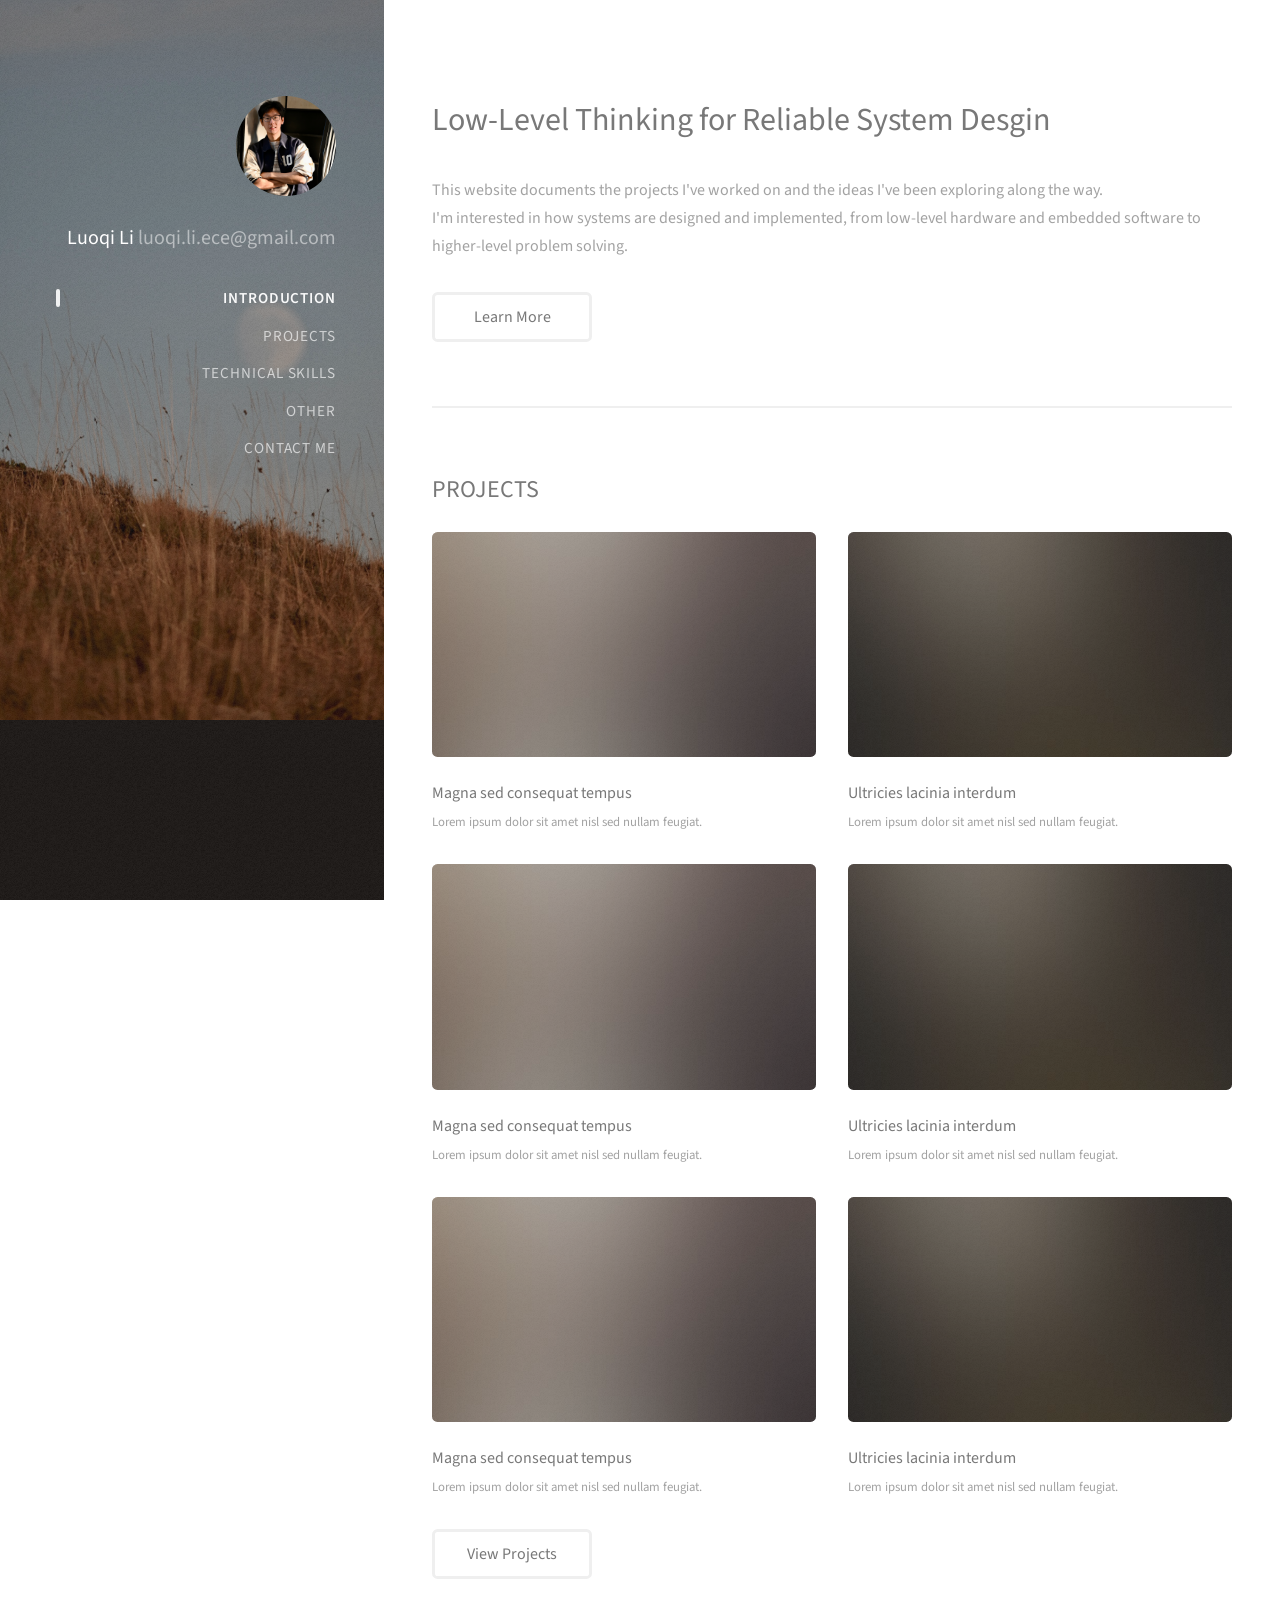
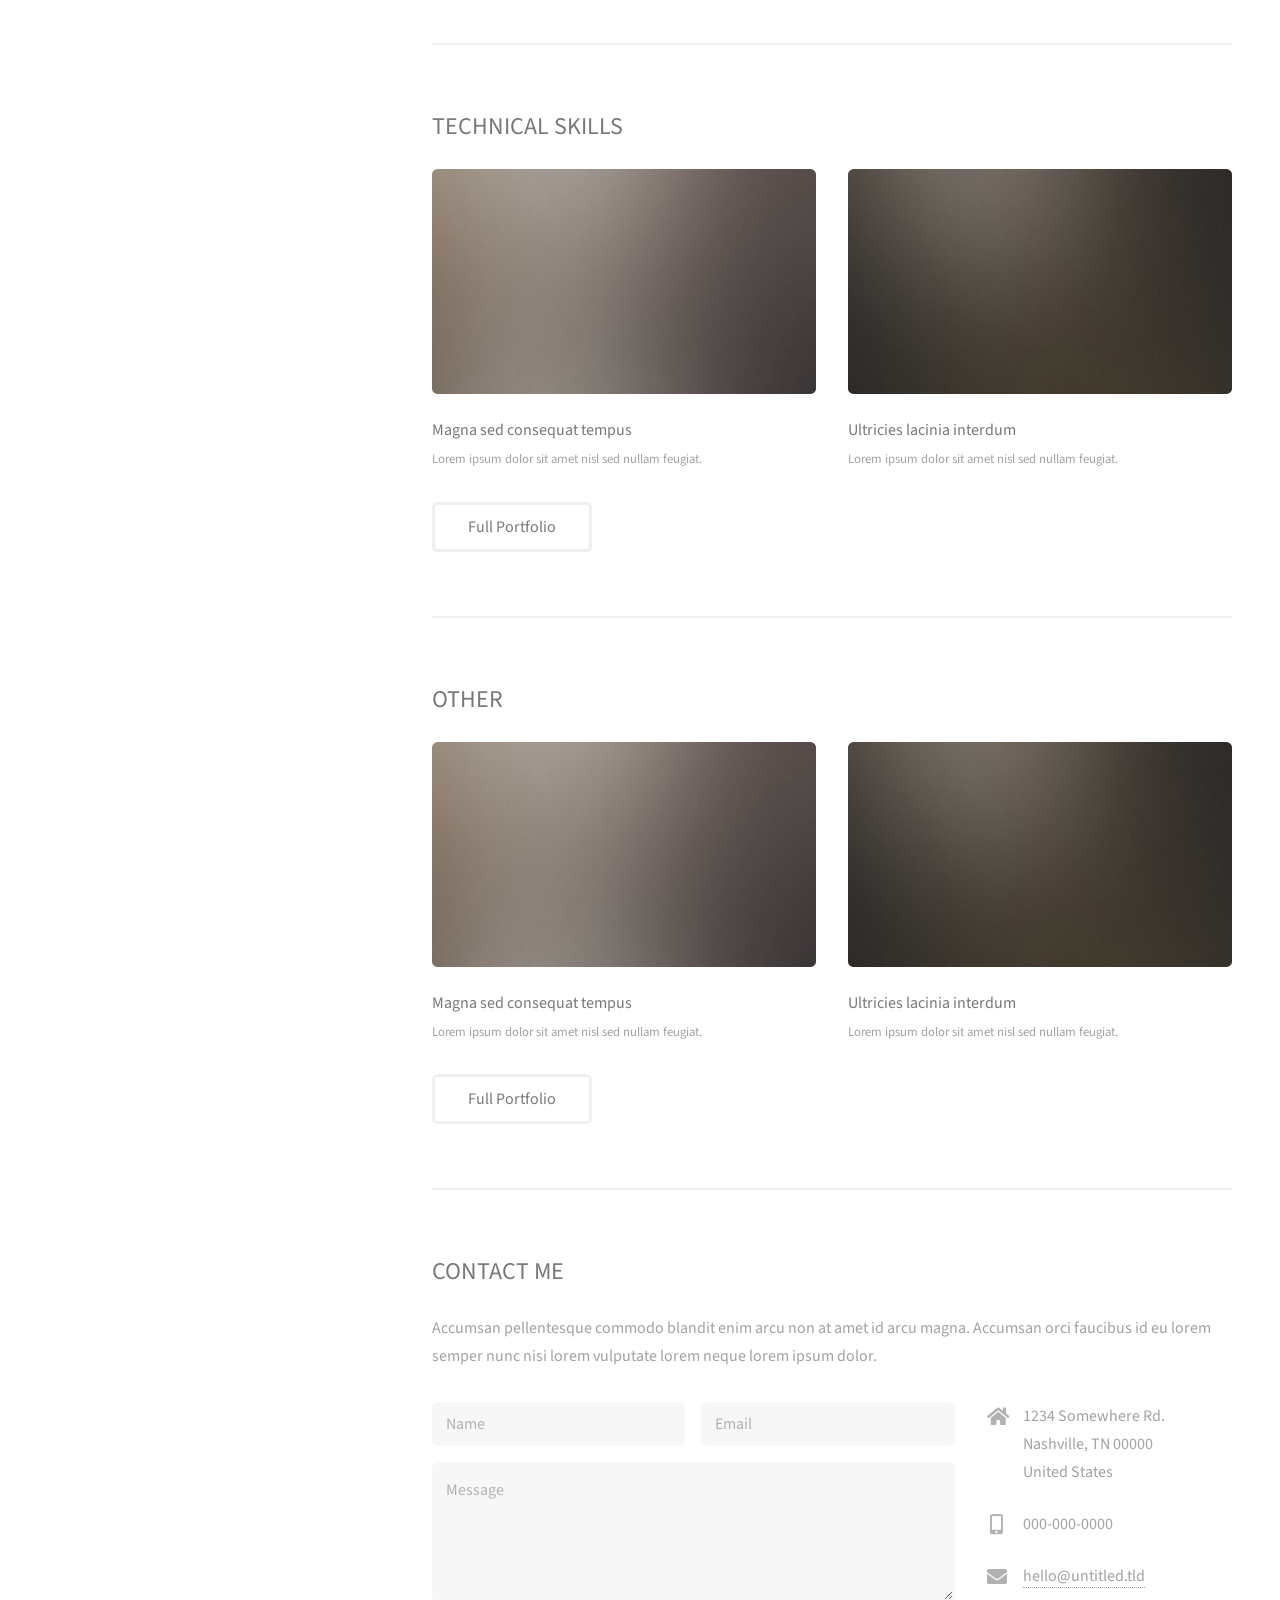
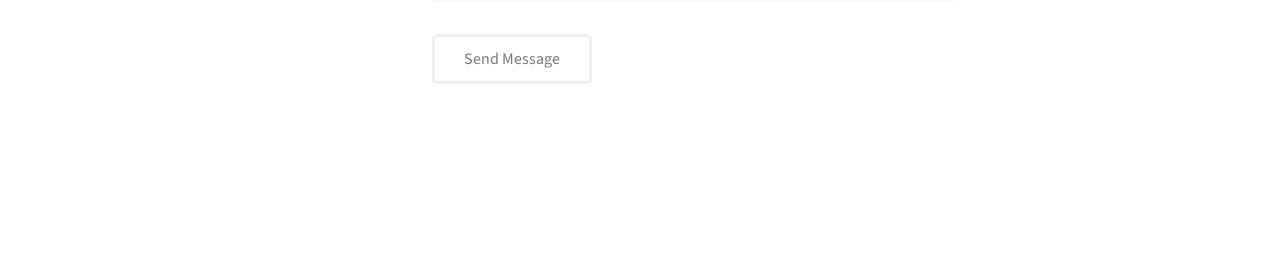
==== index.html @ a373c6fc "Add files via upload" ====
<!DOCTYPE HTML> 
<!--
	Strata by Pixelarity
	pixelarity.com | hello@pixelarity.com
	License: pixelarity.com/license
--> 
<html> 
    <head> 
        <title>Untitled</title>         
        <meta charset="utf-8"/> 
        <meta name="viewport" content="width=device-width, initial-scale=1, user-scalable=no"/> 
        <link rel="stylesheet" href="assets/css/main.css"/> 
        <script>/* Pinegrow Interactions, do not remove */ (function(){try{if(!document.documentElement.hasAttribute('data-pg-ia-disabled')) { window.pgia_small_mq=typeof pgia_small_mq=='string'?pgia_small_mq:'(max-width:767px)';window.pgia_large_mq=typeof pgia_large_mq=='string'?pgia_large_mq:'(min-width:768px)';var style = document.createElement('style');var pgcss='html:not(.pg-ia-no-preview) [data-pg-ia-hide=""] {opacity:0;visibility:hidden;}html:not(.pg-ia-no-preview) [data-pg-ia-show=""] {opacity:1;visibility:visible;display:block;}';if(document.documentElement.hasAttribute('data-pg-id') && document.documentElement.hasAttribute('data-pg-mobile')) {pgia_small_mq='(min-width:0)';pgia_large_mq='(min-width:99999px)'} pgcss+='@media ' + pgia_small_mq + '{ html:not(.pg-ia-no-preview) [data-pg-ia-hide="mobile"] {opacity:0;visibility:hidden;}html:not(.pg-ia-no-preview) [data-pg-ia-show="mobile"] {opacity:1;visibility:visible;display:block;}}';pgcss+='@media ' + pgia_large_mq + '{html:not(.pg-ia-no-preview) [data-pg-ia-hide="desktop"] {opacity:0;visibility:hidden;}html:not(.pg-ia-no-preview) [data-pg-ia-show="desktop"] {opacity:1;visibility:visible;display:block;}}';style.innerHTML=pgcss;document.querySelector('head').appendChild(style);}}catch(e){console&&console.log(e);}})()</script>
    </head>     
    <body class="is-preload"> 
        <!-- Header -->         
        <header id="header">
            <div class="inner"> 
                <a href="#" class="image avatar"><img alt="" src="images/avatar/1.jpg"></a> 
                <h1><strong>Luoqi Li&nbsp;</strong><br>luoqi.li.ece@gmail.com</h1>
                <!-- Navigator session -->
                <nav class="sidebar-nav" aria-label="Section navigation" style="margin-top: 1.75em;">
                    <ul style="list-style: none; padding: 0; margin: 0;">
                        <li>
                            <a href="#intro-title">INTRODUCTION</a>
                        </li>
                        <li>
                            <a href="#projects-title">PROJECTS</a>
                        </li>
                        <li>
                            <a href="#skills-title">TECHNICAL SKILLS</a>
                        </li>
                        <li>
                            <a href="#other-title">OTHER</a>
                        </li>
                        <li>
                            <a href="#contact-title">CONTACT ME</a>
                        </li>
                    </ul>
                </nav>                 
            </div>
        </header>         
        <!-- Main -->         
        <div id="main">
            <!-- One -->             
            <section id="one"> 
                <header class="major"> 
                    <h2 id="intro-title">Low-Level Thinking for Reliable System Desgin</h2>
                    <h2></h2> 
                </header>                 
                <p>This website documents the projects I&apos;ve worked on and the ideas I&apos;ve been exploring along the way.<br>I&apos;m interested in how systems are designed and implemented, from low-level hardware and embedded software to higher-level problem solving.</p> 
                <ul class="actions"> 
                    <li>
                        <a href="#" class="button">Learn More</a>
                    </li>                     
                </ul>                 
            </section>             
            <!-- Two -->             
            <section id="two"> 
                <h2 id="projects-title">PROJECTS</h2> 
                <div class="row"> 
                    <article class="col-6 col-12-xsmall work-item"> 
                        <a href="images/fulls/01.jpg" class="image fit thumb"><img src="images/thumbs/01.jpg" alt=""></a> 
                        <h3>Magna sed consequat tempus</h3> 
                        <p>Lorem ipsum dolor sit amet nisl sed nullam feugiat.</p> 
                    </article>                     
                    <article class="col-6 col-12-xsmall work-item"> 
                        <a href="images/fulls/02.jpg" class="image fit thumb"><img src="images/thumbs/02.jpg" alt=""></a> 
                        <h3>Ultricies lacinia interdum</h3> 
                        <p>Lorem ipsum dolor sit amet nisl sed nullam feugiat.</p> 
                    </article>                     
                </div>
                <div class="row"> 
                    <article class="col-6 col-12-xsmall work-item"> 
                        <a href="images/fulls/01.jpg" class="image fit thumb"><img src="images/thumbs/01.jpg" alt=""></a> 
                        <h3>Magna sed consequat tempus</h3> 
                        <p>Lorem ipsum dolor sit amet nisl sed nullam feugiat.</p> 
                    </article>                     
                    <article class="col-6 col-12-xsmall work-item"> 
                        <a href="images/fulls/02.jpg" class="image fit thumb"><img src="images/thumbs/02.jpg" alt=""></a> 
                        <h3>Ultricies lacinia interdum</h3> 
                        <p>Lorem ipsum dolor sit amet nisl sed nullam feugiat.</p> 
                    </article>                     
                </div>
                <div class="row"> 
                    <article class="col-6 col-12-xsmall work-item"> 
                        <a href="images/fulls/01.jpg" class="image fit thumb"><img src="images/thumbs/01.jpg" alt=""></a> 
                        <h3>Magna sed consequat tempus</h3> 
                        <p>Lorem ipsum dolor sit amet nisl sed nullam feugiat.</p> 
                    </article>                     
                    <article class="col-6 col-12-xsmall work-item"> 
                        <a href="images/fulls/02.jpg" class="image fit thumb"><img src="images/thumbs/02.jpg" alt=""></a> 
                        <h3>Ultricies lacinia interdum</h3> 
                        <p>Lorem ipsum dolor sit amet nisl sed nullam feugiat.</p> 
                    </article>                     
                </div>                 
                <ul class="actions"> 
                    <li>
                        <a href="#" class="button">View Projects</a>
                    </li>                     
                </ul>                 
            </section>
            <section id="two"> 
                <h2 id="skills-title">TECHNICAL SKILLS</h2>
                <div class="row"> 
                    <article class="col-6 col-12-xsmall work-item"> 
                        <a href="images/fulls/01.jpg" class="image fit thumb"><img src="images/thumbs/01.jpg" alt=""></a> 
                        <h3>Magna sed consequat tempus</h3> 
                        <p>Lorem ipsum dolor sit amet nisl sed nullam feugiat.</p> 
                    </article>                     
                    <article class="col-6 col-12-xsmall work-item"> 
                        <a href="images/fulls/02.jpg" class="image fit thumb"><img src="images/thumbs/02.jpg" alt=""></a> 
                        <h3>Ultricies lacinia interdum</h3> 
                        <p>Lorem ipsum dolor sit amet nisl sed nullam feugiat.</p> 
                    </article>                     
                </div>                 
                <ul class="actions"> 
                    <li>
                        <a href="#" class="button">Full Portfolio</a>
                    </li>                     
                </ul>                 
            </section>
            <section id="two"> 
                <h2 id="other-title">OTHER</h2> 
                <div class="row"> 
                    <article class="col-6 col-12-xsmall work-item"> 
                        <a href="images/fulls/01.jpg" class="image fit thumb"><img src="images/thumbs/01.jpg" alt=""></a> 
                        <h3>Magna sed consequat tempus</h3> 
                        <p>Lorem ipsum dolor sit amet nisl sed nullam feugiat.</p> 
                    </article>                     
                    <article class="col-6 col-12-xsmall work-item"> 
                        <a href="images/fulls/02.jpg" class="image fit thumb"><img src="images/thumbs/02.jpg" alt=""></a> 
                        <h3>Ultricies lacinia interdum</h3> 
                        <p>Lorem ipsum dolor sit amet nisl sed nullam feugiat.</p> 
                    </article>                     
                </div>                 
                <ul class="actions"> 
                    <li>
                        <a href="#" class="button">Full Portfolio</a>
                    </li>                     
                </ul>                 
            </section>             
            <!-- Three -->             
            <section id="three"> 
                <h2 id="contact-title">CONTACT ME</h2> 
                <p>Accumsan pellentesque commodo blandit enim arcu non at amet id arcu magna. Accumsan orci faucibus id eu lorem semper nunc nisi lorem vulputate lorem neque lorem ipsum dolor.</p> 
                <div class="row"> 
                    <div class="col-8 col-12-small"> 
                        <form method="post" action="#"> 
                            <div class="row gtr-uniform gtr-50"> 
                                <div class="col-6 col-12-xsmall">
                                    <input type="text" name="name" id="name" placeholder="Name">
                                </div>                                 
                                <div class="col-6 col-12-xsmall">
                                    <input type="email" name="email" id="email" placeholder="Email">
                                </div>                                 
                                <div class="col-12">
                                    <textarea name="message" id="message" placeholder="Message" rows="4"></textarea>
                                </div>                                 
                            </div>                             
                        </form>                         
                        <ul class="actions"> 
                            <li>
                                <input type="submit" value="Send Message">
                            </li>                             
                        </ul>                         
                    </div>                     
                    <div class="col-4 col-12-small"> 
                        <ul class="labeled-icons"> 
                            <li> 
                                <h3 class="icon solid fa-home"><span class="label">Address</span></h3> 
                                1234 Somewhere Rd.<br> 
                                Nashville, TN 00000<br> 
                                United States
                            </li>                             
                            <li> 
                                <h3 class="icon solid fa-mobile-alt"><span class="label">Phone</span></h3> 
                                000-000-0000
                            </li>                             
                            <li> 
                                <h3 class="icon solid fa-envelope"><span class="label">Email</span></h3> 
                                <a href="#">hello@untitled.tld</a> 
                            </li>                             
                        </ul>                         
                    </div>                     
                </div>                 
            </section>             
            <!-- Four -->             
            <!--
					<section id="four">
						<h2>Elements</h2>

						<section>
							<h4>Text</h4>
							<p>This is <b>bold</b> and this is <strong>strong</strong>. This is <i>italic</i> and this is <em>emphasized</em>.
							This is <sup>superscript</sup> text and this is <sub>subscript</sub> text.
							This is <u>underlined</u> and this is code: <code>for (;;) { ... }</code>. Finally, <a href="#">this is a link</a>.</p>
							<hr />
							<header>
								<h4>Heading with a Subtitle</h4>
								<p>Lorem ipsum dolor sit amet nullam id egestas urna aliquam</p>
							</header>
							<p>Nunc lacinia ante nunc ac lobortis. Interdum adipiscing gravida odio porttitor sem non mi integer non faucibus ornare mi ut ante amet placerat aliquet. Volutpat eu sed ante lacinia sapien lorem accumsan varius montes viverra nibh in adipiscing blandit tempus accumsan.</p>
							<header>
								<h5>Heading with a Subtitle</h5>
								<p>Lorem ipsum dolor sit amet nullam id egestas urna aliquam</p>
							</header>
							<p>Nunc lacinia ante nunc ac lobortis. Interdum adipiscing gravida odio porttitor sem non mi integer non faucibus ornare mi ut ante amet placerat aliquet. Volutpat eu sed ante lacinia sapien lorem accumsan varius montes viverra nibh in adipiscing blandit tempus accumsan.</p>
							<hr />
							<h2>Heading Level 2</h2>
							<h3>Heading Level 3</h3>
							<h4>Heading Level 4</h4>
							<h5>Heading Level 5</h5>
							<h6>Heading Level 6</h6>
							<hr />
							<h5>Blockquote</h5>
							<blockquote>Fringilla nisl. Donec accumsan interdum nisi, quis tincidunt felis sagittis eget tempus euismod. Vestibulum ante ipsum primis in faucibus vestibulum. Blandit adipiscing eu felis iaculis volutpat ac adipiscing accumsan faucibus. Vestibulum ante ipsum primis in faucibus lorem ipsum dolor sit amet nullam adipiscing eu felis.</blockquote>
							<h5>Preformatted</h5>
							<pre><code>i = 0;

while (!deck.isInOrder()) {
print 'Iteration ' + i;
deck.shuffle();
i++;
}

print 'It took ' + i + ' iterations to sort the deck.';</code></pre>
						</section>

						<section>
							<h4>Lists</h4>
							<div class="row">
								<div class="col-6 col-12-xsmall">
									<h5>Unordered</h5>
									<ul>
										<li>Dolor pulvinar etiam magna etiam.</li>
										<li>Sagittis adipiscing lorem eleifend.</li>
										<li>Felis enim feugiat dolore viverra.</li>
									</ul>
									<h5>Alternate</h5>
									<ul class="alt">
										<li>Dolor pulvinar etiam magna etiam.</li>
										<li>Sagittis adipiscing lorem eleifend.</li>
										<li>Felis enim feugiat dolore viverra.</li>
									</ul>
								</div>
								<div class="col-6 col-12-xsmall">
									<h5>Ordered</h5>
									<ol>
										<li>Dolor pulvinar etiam magna etiam.</li>
										<li>Etiam vel felis at lorem sed viverra.</li>
										<li>Felis enim feugiat dolore viverra.</li>
										<li>Dolor pulvinar etiam magna etiam.</li>
										<li>Etiam vel felis at lorem sed viverra.</li>
										<li>Felis enim feugiat dolore viverra.</li>
									</ol>
									<h5>Icons</h5>
									<ul class="icons">
										<li><a href="#" class="icon brands fa-twitter"><span class="label">Twitter</span></a></li>
										<li><a href="#" class="icon brands fa-facebook-f"><span class="label">Facebook</span></a></li>
										<li><a href="#" class="icon brands fa-instagram"><span class="label">Instagram</span></a></li>
										<li><a href="#" class="icon brands fa-github"><span class="label">Github</span></a></li>
										<li><a href="#" class="icon brands fa-dribbble"><span class="label">Dribbble</span></a></li>
										<li><a href="#" class="icon brands fa-tumblr"><span class="label">Tumblr</span></a></li>
									</ul>
								</div>
							</div>
							<h5>Actions</h5>
							<ul class="actions">
								<li><a href="#" class="button primary">Default</a></li>
								<li><a href="#" class="button">Default</a></li>
							</ul>
							<ul class="actions small">
								<li><a href="#" class="button primary small">Small</a></li>
								<li><a href="#" class="button small">Small</a></li>
							</ul>
							<div class="row">
								<div class="col-6 col-12-small">
									<ul class="actions stacked">
										<li><a href="#" class="button primary">Default</a></li>
										<li><a href="#" class="button">Default</a></li>
									</ul>
								</div>
								<div class="col-6 col-12-small">
									<ul class="actions stacked">
										<li><a href="#" class="button primary small">Small</a></li>
										<li><a href="#" class="button small">Small</a></li>
									</ul>
								</div>
								<div class="col-6 col-12-small">
									<ul class="actions stacked">
										<li><a href="#" class="button primary fit">Default</a></li>
										<li><a href="#" class="button fit">Default</a></li>
									</ul>
								</div>
								<div class="col-6 col-12-small">
									<ul class="actions stacked">
										<li><a href="#" class="button primary small fit">Small</a></li>
										<li><a href="#" class="button small fit">Small</a></li>
									</ul>
								</div>
							</div>
						</section>

						<section>
							<h4>Table</h4>
							<h5>Default</h5>
							<div class="table-wrapper">
								<table>
									<thead>
										<tr>
											<th>Name</th>
											<th>Description</th>
											<th>Price</th>
										</tr>
									</thead>
									<tbody>
										<tr>
											<td>Item One</td>
											<td>Ante turpis integer aliquet porttitor.</td>
											<td>29.99</td>
										</tr>
										<tr>
											<td>Item Two</td>
											<td>Vis ac commodo adipiscing arcu aliquet.</td>
											<td>19.99</td>
										</tr>
										<tr>
											<td>Item Three</td>
											<td> Morbi faucibus arcu accumsan lorem.</td>
											<td>29.99</td>
										</tr>
										<tr>
											<td>Item Four</td>
											<td>Vitae integer tempus condimentum.</td>
											<td>19.99</td>
										</tr>
										<tr>
											<td>Item Five</td>
											<td>Ante turpis integer aliquet porttitor.</td>
											<td>29.99</td>
										</tr>
									</tbody>
									<tfoot>
										<tr>
											<td colspan="2"></td>
											<td>100.00</td>
										</tr>
									</tfoot>
								</table>
							</div>

							<h5>Alternate</h5>
							<div class="table-wrapper">
								<table class="alt">
									<thead>
										<tr>
											<th>Name</th>
											<th>Description</th>
											<th>Price</th>
										</tr>
									</thead>
									<tbody>
										<tr>
											<td>Item One</td>
											<td>Ante turpis integer aliquet porttitor.</td>
											<td>29.99</td>
										</tr>
										<tr>
											<td>Item Two</td>
											<td>Vis ac commodo adipiscing arcu aliquet.</td>
											<td>19.99</td>
										</tr>
										<tr>
											<td>Item Three</td>
											<td> Morbi faucibus arcu accumsan lorem.</td>
											<td>29.99</td>
										</tr>
										<tr>
											<td>Item Four</td>
											<td>Vitae integer tempus condimentum.</td>
											<td>19.99</td>
										</tr>
										<tr>
											<td>Item Five</td>
											<td>Ante turpis integer aliquet porttitor.</td>
											<td>29.99</td>
										</tr>
									</tbody>
									<tfoot>
										<tr>
											<td colspan="2"></td>
											<td>100.00</td>
										</tr>
									</tfoot>
								</table>
							</div>
						</section>

						<section>
							<h4>Buttons</h4>
							<ul class="actions">
								<li><a href="#" class="button primary">Primary</a></li>
								<li><a href="#" class="button">Default</a></li>
							</ul>
							<ul class="actions">
								<li><a href="#" class="button large">Large</a></li>
								<li><a href="#" class="button">Default</a></li>
								<li><a href="#" class="button small">Small</a></li>
							</ul>
							<ul class="actions fit">
								<li><a href="#" class="button primary fit">Fit</a></li>
								<li><a href="#" class="button fit">Fit</a></li>
							</ul>
							<ul class="actions fit small">
								<li><a href="#" class="button primary fit small">Fit + Small</a></li>
								<li><a href="#" class="button fit small">Fit + Small</a></li>
							</ul>
							<ul class="actions">
								<li><a href="#" class="button primary icon solid fa-download">Icon</a></li>
								<li><a href="#" class="button icon solid fa-download">Icon</a></li>
							</ul>
							<ul class="actions">
								<li><span class="button primary disabled">Primary</span></li>
								<li><span class="button disabled">Default</span></li>
							</ul>
						</section>

						<section>
							<h4>Form</h4>
							<form method="post" action="#">
								<div class="row gtr-uniform gtr-50">
									<div class="col-6 col-12-xsmall">
										<input type="text" name="demo-name" id="demo-name" value="" placeholder="Name" />
									</div>
									<div class="col-6 col-12-xsmall">
										<input type="email" name="demo-email" id="demo-email" value="" placeholder="Email" />
									</div>
									<div class="col-12">
										<select name="demo-category" id="demo-category">
											<option value="">- Category -</option>
											<option value="1">Manufacturing</option>
											<option value="1">Shipping</option>
											<option value="1">Administration</option>
											<option value="1">Human Resources</option>
										</select>
									</div>
									<div class="col-4 col-12-small">
										<input type="radio" id="demo-priority-low" name="demo-priority" checked>
										<label for="demo-priority-low">Low Priority</label>
									</div>
									<div class="col-4 col-12-small">
										<input type="radio" id="demo-priority-normal" name="demo-priority">
										<label for="demo-priority-normal">Normal Priority</label>
									</div>
									<div class="col-4 col-12-small">
										<input type="radio" id="demo-priority-high" name="demo-priority">
										<label for="demo-priority-high">High Priority</label>
									</div>
									<div class="col-6 col-12-small">
										<input type="checkbox" id="demo-copy" name="demo-copy">
										<label for="demo-copy">Email me a copy of this message</label>
									</div>
									<div class="col-6 col-12-small">
										<input type="checkbox" id="demo-human" name="demo-human" checked>
										<label for="demo-human">I am a human and not a robot</label>
									</div>
									<div class="col-12">
										<textarea name="demo-message" id="demo-message" placeholder="Enter your message" rows="6"></textarea>
									</div>
									<div class="col-12">
										<ul class="actions">
											<li><input type="submit" value="Send Message" class="primary" /></li>
											<li><input type="reset" value="Reset" /></li>
										</ul>
									</div>
								</div>
							</form>
						</section>

						<section>
							<h4>Image</h4>
							<h5>Fit</h5>
							<div class="box alt">
								<div class="row gtr-50 gtr-uniform">
									<div class="col-12"><span class="image fit"><img src="images/fulls/05.jpg" alt="" /></span></div>
									<div class="col-4"><span class="image fit"><img src="images/thumbs/01.jpg" alt="" /></span></div>
									<div class="col-4"><span class="image fit"><img src="images/thumbs/02.jpg" alt="" /></span></div>
									<div class="col-4"><span class="image fit"><img src="images/thumbs/03.jpg" alt="" /></span></div>
									<div class="col-4"><span class="image fit"><img src="images/thumbs/04.jpg" alt="" /></span></div>
									<div class="col-4"><span class="image fit"><img src="images/thumbs/05.jpg" alt="" /></span></div>
									<div class="col-4"><span class="image fit"><img src="images/thumbs/06.jpg" alt="" /></span></div>
									<div class="col-4"><span class="image fit"><img src="images/thumbs/03.jpg" alt="" /></span></div>
									<div class="col-4"><span class="image fit"><img src="images/thumbs/02.jpg" alt="" /></span></div>
									<div class="col-4"><span class="image fit"><img src="images/thumbs/01.jpg" alt="" /></span></div>
								</div>
							</div>
							<h5>Left &amp; Right</h5>
							<p><span class="image left"><img src="images/avatar.jpg" alt="" /></span>Fringilla nisl. Donec accumsan interdum nisi, quis tincidunt felis sagittis eget. tempus euismod. Vestibulum ante ipsum primis in faucibus vestibulum. Blandit adipiscing eu felis iaculis volutpat ac adipiscing accumsan eu faucibus. Integer ac pellentesque praesent tincidunt felis sagittis eget. tempus euismod. Vestibulum ante ipsum primis in faucibus vestibulum. Blandit adipiscing eu felis iaculis volutpat ac adipiscing accumsan eu faucibus. Integer ac pellentesque praesent. Donec accumsan interdum nisi, quis tincidunt felis sagittis eget. tempus euismod. Vestibulum ante ipsum primis in faucibus vestibulum. Blandit adipiscing eu felis iaculis volutpat ac adipiscing accumsan eu faucibus. Integer ac pellentesque praesent tincidunt felis sagittis eget. tempus euismod. Vestibulum ante ipsum primis in faucibus vestibulum. Blandit adipiscing eu felis iaculis volutpat ac adipiscing accumsan eu faucibus. Integer ac pellentesque praesent.</p>
							<p><span class="image right"><img src="images/avatar.jpg" alt="" /></span>Fringilla nisl. Donec accumsan interdum nisi, quis tincidunt felis sagittis eget. tempus euismod. Vestibulum ante ipsum primis in faucibus vestibulum. Blandit adipiscing eu felis iaculis volutpat ac adipiscing accumsan eu faucibus. Integer ac pellentesque praesent tincidunt felis sagittis eget. tempus euismod. Vestibulum ante ipsum primis in faucibus vestibulum. Blandit adipiscing eu felis iaculis volutpat ac adipiscing accumsan eu faucibus. Integer ac pellentesque praesent. Donec accumsan interdum nisi, quis tincidunt felis sagittis eget. tempus euismod. Vestibulum ante ipsum primis in faucibus vestibulum. Blandit adipiscing eu felis iaculis volutpat ac adipiscing accumsan eu faucibus. Integer ac pellentesque praesent tincidunt felis sagittis eget. tempus euismod. Vestibulum ante ipsum primis in faucibus vestibulum. Blandit adipiscing eu felis iaculis volutpat ac adipiscing accumsan eu faucibus. Integer ac pellentesque praesent.</p>
						</section>

					</section>
				-->
        </div>         
        <!-- Footer -->         
        <footer id="footer"> 
            <div class="inner"> 
                <ul class="icons"> 
                    <li>
                        <a href="#" class="icon brands fa-twitter"><span class="label">Twitter</span></a>
                    </li>                     
                    <li>
                        <a href="#" class="icon brands fa-github"><span class="label">Github</span></a>
                    </li>                     
                    <li>
                        <a href="#" class="icon brands fa-dribbble"><span class="label">Dribbble</span></a>
                    </li>                     
                    <li>
                        <a href="#" class="icon solid fa-envelope"><span class="label">Email</span></a>
                    </li>                     
                </ul>                 
                <ul class="copyright"> 
                    <li>&copy; Untitled</li>                     
                </ul>                 
            </div>             
        </footer>         
        <!-- Scripts -->         
        <script src="assets/js/jquery.min.js"></script>         
        <script src="assets/js/jquery.poptrox.min.js"></script>         
        <script src="assets/js/browser.min.js"></script>         
        <script src="assets/js/breakpoints.min.js"></script>         
        <script src="assets/js/util.js"></script>         
        <script src="assets/js/main.js"></script>         
        <script src="pgia/lib/pgia.js"></script>
        <script src="assets/js/nav-scroll.js"></script>
    </body>     
</html>
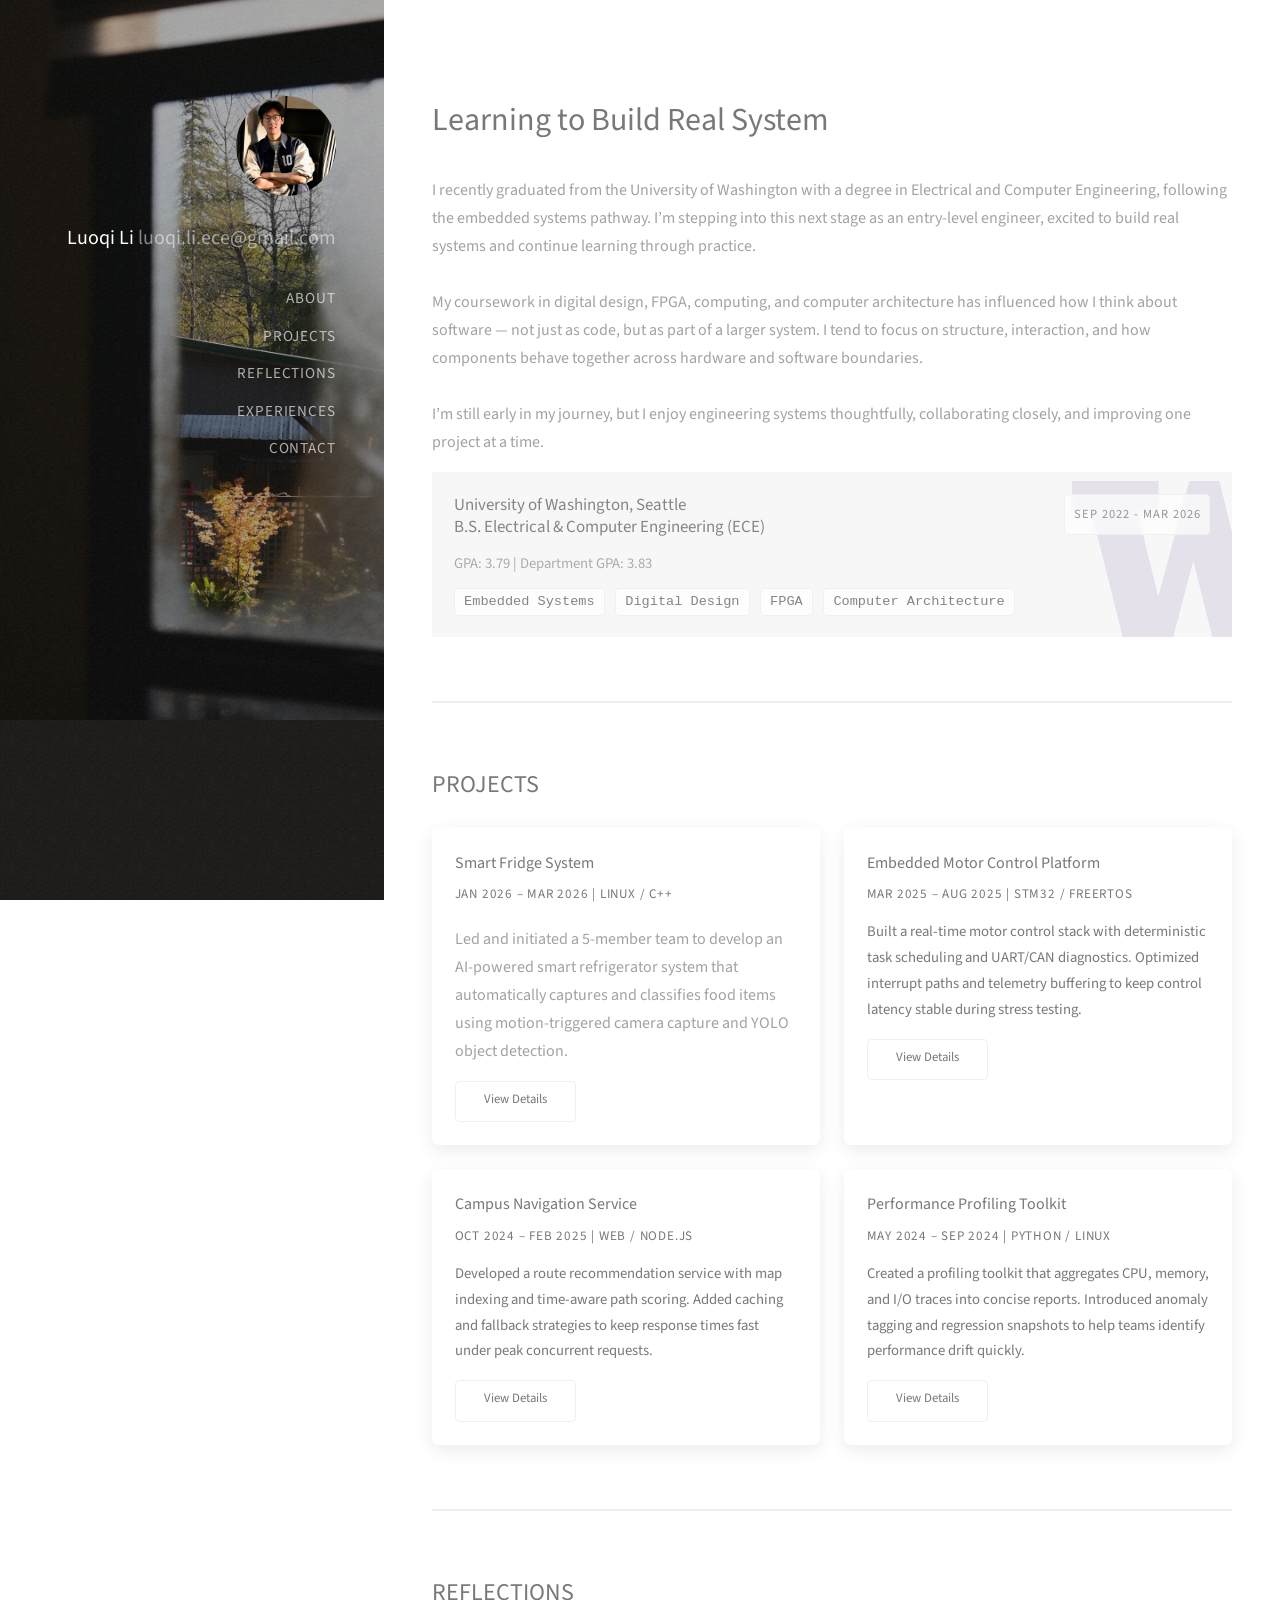
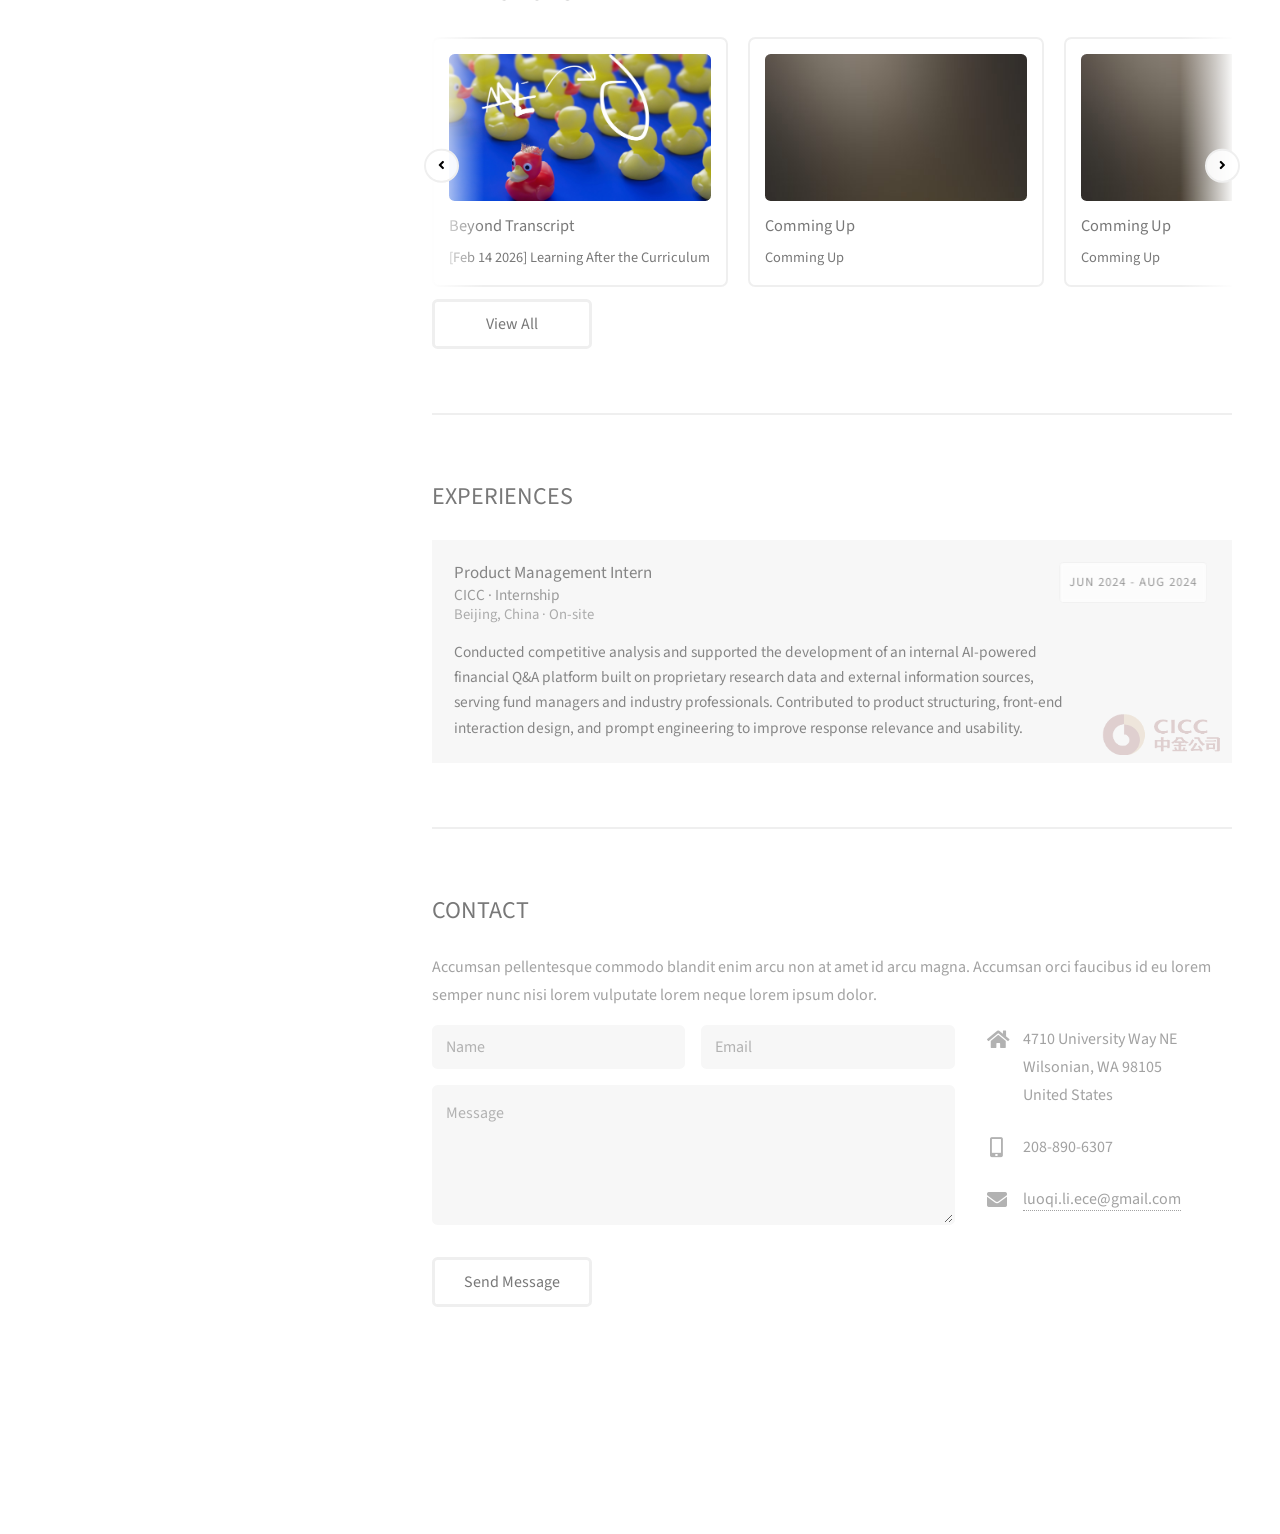
==== commit f8190316: "Add CICC Experience card to the Exp session" ====
--- a/index.html
+++ b/index.html
@@ -6,7 +6,7 @@
 --> 
 <html> 
     <head> 
-        <title>Untitled</title>         
+        <title>Main</title>         
         <meta charset="utf-8"/> 
         <meta name="viewport" content="width=device-width, initial-scale=1, user-scalable=no"/> 
         <link rel="stylesheet" href="assets/css/main.css"/> 
@@ -20,21 +20,16 @@
                 <h1><strong>Luoqi Li&nbsp;</strong><br>luoqi.li.ece@gmail.com</h1>
                 <!-- Navigator session -->
                 <nav class="sidebar-nav" aria-label="Section navigation" style="margin-top: 1.75em;">
-                    <ul style="list-style: none; padding: 0; margin: 0;">
-                        <li>
-                            <a href="#intro-title">INTRODUCTION</a>
-                        </li>
-                        <li>
-                            <a href="#projects-title">PROJECTS</a>
-                        </li>
-                        <li>
-                            <a href="#skills-title">TECHNICAL SKILLS</a>
-                        </li>
-                        <li>
-                            <a href="#other-title">OTHER</a>
-                        </li>
-                        <li>
-                            <a href="#contact-title">CONTACT ME</a>
+                    <ul>
+                        <li> <a href="#about">ABOUT</a> 
+                        </li>
+                        <li> <a href="#projects">PROJECTS</a> 
+                        </li>
+                        <li> <a href="#reflections">REFLECTIONS</a> 
+                        </li>
+                        <li> <a href="#experiences">EXPERIENCES</a> 
+                        </li>
+                        <li> <a href="#contact">CONTACT</a> 
                         </li>
                     </ul>
                 </nav>                 
@@ -43,106 +38,180 @@
         <!-- Main -->         
         <div id="main">
             <!-- One -->             
-            <section id="one"> 
+            <section id="about"> 
                 <header class="major"> 
-                    <h2 id="intro-title">Low-Level Thinking for Reliable System Desgin</h2>
-                    <h2></h2> 
+                    <h2>Learning to Build Real System</h2>
                 </header>                 
-                <p>This website documents the projects I&apos;ve worked on and the ideas I&apos;ve been exploring along the way.<br>I&apos;m interested in how systems are designed and implemented, from low-level hardware and embedded software to higher-level problem solving.</p> 
-                <ul class="actions"> 
+                <p class="about-lead">
+                I recently graduated from the University of Washington with a degree in Electrical and Computer Engineering, following the embedded systems pathway. I’m stepping into this next stage as an entry-level engineer, excited to build real systems and continue learning through practice.<br><br>
+
+                My coursework in digital design, FPGA, computing, and computer architecture has influenced how I think about software — not just as code, but as part of a larger system. I tend to focus on structure, interaction, and how components behave together across hardware and software boundaries.<br><br>
+
+                I’m still early in my journey, but I enjoy engineering systems thoughtfully, collaborating closely, and improving one project at a time.
+                </p>
+                <div class="about-education" aria-label="Education">
+                    <div class="edu-card">
+                        <div class="edu-content">
+                            <div class="edu-row">
+                                <div class="edu-main">
+                                    <div class="edu-school">University of Washington, Seattle<br>B.S. Electrical &amp; Computer Engineering (ECE)
+                                    </div>
+                                </div>
+                                <div class="edu-meta">Sep 2022 - Mar 2026</div>
+                            </div>
+                            <div class="edu-stats">GPA: 3.79 | Department GPA: 3.83</div>
+                            <div class="edu-focus" aria-label="Focus areas">
+                                <span class="edu-tag">Embedded Systems</span>
+                                <span class="edu-tag">Digital Design</span>
+                                <span class="edu-tag">FPGA</span>
+                                <span class="edu-tag">Computer Architecture</span>
+                            </div>
+                        </div>
+                    </div>
+                </div>
+                <!-- <ul class="actions"> 
                     <li>
                         <a href="#" class="button">Learn More</a>
                     </li>                     
-                </ul>                 
+                </ul> -->
             </section>             
             <!-- Two -->             
-            <section id="two"> 
-                <h2 id="projects-title">PROJECTS</h2> 
-                <div class="row"> 
-                    <article class="col-6 col-12-xsmall work-item"> 
-                        <a href="images/fulls/01.jpg" class="image fit thumb"><img src="images/thumbs/01.jpg" alt=""></a> 
-                        <h3>Magna sed consequat tempus</h3> 
-                        <p>Lorem ipsum dolor sit amet nisl sed nullam feugiat.</p> 
-                    </article>                     
-                    <article class="col-6 col-12-xsmall work-item"> 
-                        <a href="images/fulls/02.jpg" class="image fit thumb"><img src="images/thumbs/02.jpg" alt=""></a> 
-                        <h3>Ultricies lacinia interdum</h3> 
-                        <p>Lorem ipsum dolor sit amet nisl sed nullam feugiat.</p> 
-                    </article>                     
+            <section id="projects"> 
+                <h2>PROJECTS</h2>
+                <div class="projects-grid" aria-label="Project list">
+                    <article class="project-card">
+                        <h3 class="project-title">Smart Fridge System</h3>
+                        <p class="project-meta">Jan 2026 – Mar 2026 | Linux / C++</p>
+                        <p class="project-description"><p>Led and initiated a 5-member team to develop an AI-powered smart refrigerator system that automatically captures and classifies food items using motion-triggered camera capture and YOLO object detection.</p>
+                        <a href="#" class="button small">View Details</a>
+                    </article>
+                    <article class="project-card">
+                        <h3 class="project-title">Embedded Motor Control Platform</h3>
+                        <p class="project-meta">Mar 2025 – Aug 2025 | STM32 / FreeRTOS</p>
+                        <p class="project-description">Built a real-time motor control stack with deterministic task scheduling and UART/CAN diagnostics. Optimized interrupt paths and telemetry buffering to keep control latency stable during stress testing.</p>
+                        <a href="#" class="button small">View Details</a>
+                    </article>
+                    <article class="project-card">
+                        <h3 class="project-title">Campus Navigation Service</h3>
+                        <p class="project-meta">Oct 2024 – Feb 2025 | Web / Node.js</p>
+                        <p class="project-description">Developed a route recommendation service with map indexing and time-aware path scoring. Added caching and fallback strategies to keep response times fast under peak concurrent requests.</p>
+                        <a href="#" class="button small">View Details</a>
+                    </article>
+                    <article class="project-card">
+                        <h3 class="project-title">Performance Profiling Toolkit</h3>
+                        <p class="project-meta">May 2024 – Sep 2024 | Python / Linux</p>
+                        <p class="project-description">Created a profiling toolkit that aggregates CPU, memory, and I/O traces into concise reports. Introduced anomaly tagging and regression snapshots to help teams identify performance drift quickly.</p>
+                        <a href="#" class="button small">View Details</a>
+                    </article>
                 </div>
-                <div class="row"> 
-                    <article class="col-6 col-12-xsmall work-item"> 
-                        <a href="images/fulls/01.jpg" class="image fit thumb"><img src="images/thumbs/01.jpg" alt=""></a> 
-                        <h3>Magna sed consequat tempus</h3> 
-                        <p>Lorem ipsum dolor sit amet nisl sed nullam feugiat.</p> 
-                    </article>                     
-                    <article class="col-6 col-12-xsmall work-item"> 
-                        <a href="images/fulls/02.jpg" class="image fit thumb"><img src="images/thumbs/02.jpg" alt=""></a> 
-                        <h3>Ultricies lacinia interdum</h3> 
-                        <p>Lorem ipsum dolor sit amet nisl sed nullam feugiat.</p> 
-                    </article>                     
+            </section>
+            <section id="reflections" class="reflections-rail-section">
+                <h2>REFLECTIONS</h2>
+                <div class="reflections-rail" aria-label="Reflections preview carousel">
+                    <!-- Optional arrow buttons (desktop-friendly) -->
+                    <button class="rail-btn rail-prev" type="button" aria-label="Scroll reflections left">
+                        <span class="icon solid fa-angle-left"></span>
+                    </button>
+                    <div class="reflections-track" tabindex="0">
+                        <!-- Card 1 -->
+                        <article class="reflection-card">
+                            <a href="reflections.html#essay-1" class="reflection-card-link"> <div class="reflection-thumb">
+                                    <img src="images/reflections/different.jpg" alt="Reflection: title_1">
+                                </div> <h3 class="reflection-title">Beyond Transcript</h3> <p class="reflection-excerpt">[Feb 14 2026] Learning After the Curriculum</p> </a>
+                        </article>
+                        <!-- Card 2 -->
+                        <article class="reflection-card">
+                            <a href="#" class="reflection-card-link"> <div class="reflection-thumb">
+                                    <img src="images/reflections/02.jpg" alt="Reflection: title_2">
+                                </div> <h3 class="reflection-title">Comming Up</h3> <p class="reflection-excerpt">Comming Up</p> </a>
+                        </article>
+                        <article class="reflection-card">
+                            <a href="#" class="reflection-card-link"> <div class="reflection-thumb">
+                                    <img src="images/reflections/02.jpg" alt="Reflection: title_3">
+                                </div> <h3 class="reflection-title">Comming Up</h3> <p class="reflection-excerpt">Comming Up</p> </a>
+                        <!--/article>
+                        <article class="reflection-card">
+                            <a href="#" class="reflection-card-link"> <div class="reflection-thumb">
+                                    <img src="images/reflections/02.jpg" alt="Reflection: title_4">
+                                </div> <h3 class="reflection-title">Comming Up</h3> <p class="reflection-excerpt">Comming Up</p> </a>
+                        </article-->
+                        <!-- 你继续复制增加卡片：essay-3, essay-4... -->
+                        <!--article class="reflection-card">
+                            <a href="reflections.html#essay-3" class="reflection-card-link">
+                            <div class="reflection-thumb"><img src="images/reflections/03.jpg" alt="Reflection: title_3"></div>
+                            <h3 class="reflection-title">title_3</h3>
+                            <p class="reflection-excerpt">Short preview text.</p>
+                            </a>
+                        </article-->
+                    </div>
+                    <button class="rail-btn rail-next" type="button" aria-label="Scroll reflections right">
+                        <span class="icon solid fa-angle-right"></span>
+                    </button>
+                    <!-- subtle fade to hint scroll -->
+                    <div class="rail-fade rail-fade-left" aria-hidden="true"></div>
+                    <div class="rail-fade rail-fade-right" aria-hidden="true"></div>
                 </div>
-                <div class="row"> 
-                    <article class="col-6 col-12-xsmall work-item"> 
-                        <a href="images/fulls/01.jpg" class="image fit thumb"><img src="images/thumbs/01.jpg" alt=""></a> 
-                        <h3>Magna sed consequat tempus</h3> 
-                        <p>Lorem ipsum dolor sit amet nisl sed nullam feugiat.</p> 
-                    </article>                     
-                    <article class="col-6 col-12-xsmall work-item"> 
-                        <a href="images/fulls/02.jpg" class="image fit thumb"><img src="images/thumbs/02.jpg" alt=""></a> 
-                        <h3>Ultricies lacinia interdum</h3> 
-                        <p>Lorem ipsum dolor sit amet nisl sed nullam feugiat.</p> 
-                    </article>                     
-                </div>                 
-                <ul class="actions"> 
+                <ul class="actions">
                     <li>
-                        <a href="#" class="button">View Projects</a>
-                    </li>                     
-                </ul>                 
+                        <a href="reflections.html" class="button">View All</a>
+                    </li>
+                </ul>
             </section>
-            <section id="two"> 
-                <h2 id="skills-title">TECHNICAL SKILLS</h2>
-                <div class="row"> 
-                    <article class="col-6 col-12-xsmall work-item"> 
-                        <a href="images/fulls/01.jpg" class="image fit thumb"><img src="images/thumbs/01.jpg" alt=""></a> 
-                        <h3>Magna sed consequat tempus</h3> 
-                        <p>Lorem ipsum dolor sit amet nisl sed nullam feugiat.</p> 
-                    </article>                     
-                    <article class="col-6 col-12-xsmall work-item"> 
-                        <a href="images/fulls/02.jpg" class="image fit thumb"><img src="images/thumbs/02.jpg" alt=""></a> 
-                        <h3>Ultricies lacinia interdum</h3> 
-                        <p>Lorem ipsum dolor sit amet nisl sed nullam feugiat.</p> 
-                    </article>                     
-                </div>                 
-                <ul class="actions"> 
-                    <li>
-                        <a href="#" class="button">Full Portfolio</a>
-                    </li>                     
-                </ul>                 
+            <section id="experiences"> 
+                <h2>EXPERIENCES</h2>
+                <!--
+                <div class="skills-grid" aria-label="Technical skills by domain">
+                    <article class="skill-domain-card">
+                        <h3 class="skill-domain-title">Embedded Systems</h3>
+                        <ul class="skill-tags" aria-label="Embedded Systems skills">
+                            <li class="skill-tag">STM32</li>
+                            <li class="skill-tag">Raspberry Pi</li>
+                            <li class="skill-tag">Embedded Linux</li>
+                            <li class="skill-tag">FreeRTOS</li>
+                            <li class="skill-tag">SPI / I2C</li>
+                        </ul>
+                    </article>
+                    <article class="skill-domain-card">
+                        <h3 class="skill-domain-title">Digital Design & FPGA</h3>
+                        <ul class="skill-tags" aria-label="Embedded Systems skills">
+                            <li class="skill-tag">System Verilog</li>
+                            <li class="skill-tag">Vivado</li>
+                            <li class="skill-tag">Embedded Linux</li>
+                            <li class="skill-tag">FreeRTOS</li>
+                            <li class="skill-tag">SPI / I2C</li>
+                        </ul>
+                    </article>
+                    <article class="skill-domain-card">
+                        <h3 class="skill-domain-title">Software</h3>
+                        <ul class="skill-tags" aria-label="Embedded Systems skills">
+                            <li class="skill-tag">STM32</li>
+                            <li class="skill-tag">Raspberry Pi</li>
+                            <li class="skill-tag">Embedded Linux</li>
+                            <li class="skill-tag">FreeRTOS</li>
+                            <li class="skill-tag">SPI / I2C</li>
+                        </ul>
+                    </article>
+                </div>
+                -->
+                <div class="about-education experience-list" aria-label="Professional experience">
+                    <article class="experience-card">
+                        <div class="experience-content">
+                            <div class="experience-header">
+                                <div class="experience-main">
+                                    <h3 class="experience-title">Product Management Intern</h3>
+                                    <div class="experience-company">CICC · Internship</div>
+                                </div>
+                                <div class="experience-meta">Jun 2024 - Aug 2024</div>
+                            </div>
+                            <div class="experience-location">Beijing, China · On-site</div>
+                            <p class="experience-description">Conducted competitive analysis and supported the development of an internal AI-powered financial Q&amp;A platform built on proprietary research data and external information sources, serving fund managers and industry professionals. Contributed to product structuring, front-end interaction design, and prompt engineering to improve response relevance and usability.</p>
+                        </div>
+                    </article>
+                </div>
             </section>
-            <section id="two"> 
-                <h2 id="other-title">OTHER</h2> 
-                <div class="row"> 
-                    <article class="col-6 col-12-xsmall work-item"> 
-                        <a href="images/fulls/01.jpg" class="image fit thumb"><img src="images/thumbs/01.jpg" alt=""></a> 
-                        <h3>Magna sed consequat tempus</h3> 
-                        <p>Lorem ipsum dolor sit amet nisl sed nullam feugiat.</p> 
-                    </article>                     
-                    <article class="col-6 col-12-xsmall work-item"> 
-                        <a href="images/fulls/02.jpg" class="image fit thumb"><img src="images/thumbs/02.jpg" alt=""></a> 
-                        <h3>Ultricies lacinia interdum</h3> 
-                        <p>Lorem ipsum dolor sit amet nisl sed nullam feugiat.</p> 
-                    </article>                     
-                </div>                 
-                <ul class="actions"> 
-                    <li>
-                        <a href="#" class="button">Full Portfolio</a>
-                    </li>                     
-                </ul>                 
-            </section>             
             <!-- Three -->             
-            <section id="three"> 
-                <h2 id="contact-title">CONTACT ME</h2> 
+            <section id="contact"> 
+                <h2>CONTACT</h2> 
                 <p>Accumsan pellentesque commodo blandit enim arcu non at amet id arcu magna. Accumsan orci faucibus id eu lorem semper nunc nisi lorem vulputate lorem neque lorem ipsum dolor.</p> 
                 <div class="row"> 
                     <div class="col-8 col-12-small"> 
@@ -169,54 +238,52 @@
                         <ul class="labeled-icons"> 
                             <li> 
                                 <h3 class="icon solid fa-home"><span class="label">Address</span></h3> 
-                                1234 Somewhere Rd.<br> 
-                                Nashville, TN 00000<br> 
+                                4710 University Way NE<br> 
+                                Wilsonian, WA 98105<br> 
                                 United States
                             </li>                             
                             <li> 
                                 <h3 class="icon solid fa-mobile-alt"><span class="label">Phone</span></h3> 
-                                000-000-0000
+                                208-890-6307
                             </li>                             
                             <li> 
                                 <h3 class="icon solid fa-envelope"><span class="label">Email</span></h3> 
-                                <a href="#">hello@untitled.tld</a> 
+                                <a href="#">luoqi.li.ece@gmail.com</a> 
                             </li>                             
                         </ul>                         
                     </div>                     
                 </div>                 
             </section>             
             <!-- Four -->             
-            <!--
-					<section id="four">
-						<h2>Elements</h2>
-
-						<section>
-							<h4>Text</h4>
-							<p>This is <b>bold</b> and this is <strong>strong</strong>. This is <i>italic</i> and this is <em>emphasized</em>.
+            <!-- <section id="four">
+                <h2>Elements</h2>
+                <section>
+                    <h4>Text</h4>
+                    <p>This is <b>bold</b> and this is <strong>strong</strong>. This is <i>italic</i> and this is <em>emphasized</em>.
 							This is <sup>superscript</sup> text and this is <sub>subscript</sub> text.
 							This is <u>underlined</u> and this is code: <code>for (;;) { ... }</code>. Finally, <a href="#">this is a link</a>.</p>
-							<hr />
-							<header>
-								<h4>Heading with a Subtitle</h4>
-								<p>Lorem ipsum dolor sit amet nullam id egestas urna aliquam</p>
-							</header>
-							<p>Nunc lacinia ante nunc ac lobortis. Interdum adipiscing gravida odio porttitor sem non mi integer non faucibus ornare mi ut ante amet placerat aliquet. Volutpat eu sed ante lacinia sapien lorem accumsan varius montes viverra nibh in adipiscing blandit tempus accumsan.</p>
-							<header>
-								<h5>Heading with a Subtitle</h5>
-								<p>Lorem ipsum dolor sit amet nullam id egestas urna aliquam</p>
-							</header>
-							<p>Nunc lacinia ante nunc ac lobortis. Interdum adipiscing gravida odio porttitor sem non mi integer non faucibus ornare mi ut ante amet placerat aliquet. Volutpat eu sed ante lacinia sapien lorem accumsan varius montes viverra nibh in adipiscing blandit tempus accumsan.</p>
-							<hr />
-							<h2>Heading Level 2</h2>
-							<h3>Heading Level 3</h3>
-							<h4>Heading Level 4</h4>
-							<h5>Heading Level 5</h5>
-							<h6>Heading Level 6</h6>
-							<hr />
-							<h5>Blockquote</h5>
-							<blockquote>Fringilla nisl. Donec accumsan interdum nisi, quis tincidunt felis sagittis eget tempus euismod. Vestibulum ante ipsum primis in faucibus vestibulum. Blandit adipiscing eu felis iaculis volutpat ac adipiscing accumsan faucibus. Vestibulum ante ipsum primis in faucibus lorem ipsum dolor sit amet nullam adipiscing eu felis.</blockquote>
-							<h5>Preformatted</h5>
-							<pre><code>i = 0;
+                    <hr/>
+                    <header>
+                        <h4>Heading with a Subtitle</h4>
+                        <p>Lorem ipsum dolor sit amet nullam id egestas urna aliquam</p>
+                    </header>
+                    <p>Nunc lacinia ante nunc ac lobortis. Interdum adipiscing gravida odio porttitor sem non mi integer non faucibus ornare mi ut ante amet placerat aliquet. Volutpat eu sed ante lacinia sapien lorem accumsan varius montes viverra nibh in adipiscing blandit tempus accumsan.</p>
+                    <header>
+                        <h5>Heading with a Subtitle</h5>
+                        <p>Lorem ipsum dolor sit amet nullam id egestas urna aliquam</p>
+                    </header>
+                    <p>Nunc lacinia ante nunc ac lobortis. Interdum adipiscing gravida odio porttitor sem non mi integer non faucibus ornare mi ut ante amet placerat aliquet. Volutpat eu sed ante lacinia sapien lorem accumsan varius montes viverra nibh in adipiscing blandit tempus accumsan.</p>
+                    <hr/>
+                    <h2>Heading Level 2</h2>
+                    <h3>Heading Level 3</h3>
+                    <h4>Heading Level 4</h4>
+                    <h5>Heading Level 5</h5>
+                    <h6>Heading Level 6</h6>
+                    <hr/>
+                    <h5>Blockquote</h5>
+                    <blockquote>Fringilla nisl. Donec accumsan interdum nisi, quis tincidunt felis sagittis eget tempus euismod. Vestibulum ante ipsum primis in faucibus vestibulum. Blandit adipiscing eu felis iaculis volutpat ac adipiscing accumsan faucibus. Vestibulum ante ipsum primis in faucibus lorem ipsum dolor sit amet nullam adipiscing eu felis.</blockquote>
+                    <h5>Preformatted</h5>
+                    <pre><code>i = 0;
 
 while (!deck.isInOrder()) {
 print 'Iteration ' + i;
@@ -225,293 +292,371 @@
 }
 
 print 'It took ' + i + ' iterations to sort the deck.';</code></pre>
-						</section>
-
-						<section>
-							<h4>Lists</h4>
-							<div class="row">
-								<div class="col-6 col-12-xsmall">
-									<h5>Unordered</h5>
-									<ul>
-										<li>Dolor pulvinar etiam magna etiam.</li>
-										<li>Sagittis adipiscing lorem eleifend.</li>
-										<li>Felis enim feugiat dolore viverra.</li>
-									</ul>
-									<h5>Alternate</h5>
-									<ul class="alt">
-										<li>Dolor pulvinar etiam magna etiam.</li>
-										<li>Sagittis adipiscing lorem eleifend.</li>
-										<li>Felis enim feugiat dolore viverra.</li>
-									</ul>
-								</div>
-								<div class="col-6 col-12-xsmall">
-									<h5>Ordered</h5>
-									<ol>
-										<li>Dolor pulvinar etiam magna etiam.</li>
-										<li>Etiam vel felis at lorem sed viverra.</li>
-										<li>Felis enim feugiat dolore viverra.</li>
-										<li>Dolor pulvinar etiam magna etiam.</li>
-										<li>Etiam vel felis at lorem sed viverra.</li>
-										<li>Felis enim feugiat dolore viverra.</li>
-									</ol>
-									<h5>Icons</h5>
-									<ul class="icons">
-										<li><a href="#" class="icon brands fa-twitter"><span class="label">Twitter</span></a></li>
-										<li><a href="#" class="icon brands fa-facebook-f"><span class="label">Facebook</span></a></li>
-										<li><a href="#" class="icon brands fa-instagram"><span class="label">Instagram</span></a></li>
-										<li><a href="#" class="icon brands fa-github"><span class="label">Github</span></a></li>
-										<li><a href="#" class="icon brands fa-dribbble"><span class="label">Dribbble</span></a></li>
-										<li><a href="#" class="icon brands fa-tumblr"><span class="label">Tumblr</span></a></li>
-									</ul>
-								</div>
-							</div>
-							<h5>Actions</h5>
-							<ul class="actions">
-								<li><a href="#" class="button primary">Default</a></li>
-								<li><a href="#" class="button">Default</a></li>
-							</ul>
-							<ul class="actions small">
-								<li><a href="#" class="button primary small">Small</a></li>
-								<li><a href="#" class="button small">Small</a></li>
-							</ul>
-							<div class="row">
-								<div class="col-6 col-12-small">
-									<ul class="actions stacked">
-										<li><a href="#" class="button primary">Default</a></li>
-										<li><a href="#" class="button">Default</a></li>
-									</ul>
-								</div>
-								<div class="col-6 col-12-small">
-									<ul class="actions stacked">
-										<li><a href="#" class="button primary small">Small</a></li>
-										<li><a href="#" class="button small">Small</a></li>
-									</ul>
-								</div>
-								<div class="col-6 col-12-small">
-									<ul class="actions stacked">
-										<li><a href="#" class="button primary fit">Default</a></li>
-										<li><a href="#" class="button fit">Default</a></li>
-									</ul>
-								</div>
-								<div class="col-6 col-12-small">
-									<ul class="actions stacked">
-										<li><a href="#" class="button primary small fit">Small</a></li>
-										<li><a href="#" class="button small fit">Small</a></li>
-									</ul>
-								</div>
-							</div>
-						</section>
-
-						<section>
-							<h4>Table</h4>
-							<h5>Default</h5>
-							<div class="table-wrapper">
-								<table>
-									<thead>
-										<tr>
-											<th>Name</th>
-											<th>Description</th>
-											<th>Price</th>
-										</tr>
-									</thead>
-									<tbody>
-										<tr>
-											<td>Item One</td>
-											<td>Ante turpis integer aliquet porttitor.</td>
-											<td>29.99</td>
-										</tr>
-										<tr>
-											<td>Item Two</td>
-											<td>Vis ac commodo adipiscing arcu aliquet.</td>
-											<td>19.99</td>
-										</tr>
-										<tr>
-											<td>Item Three</td>
-											<td> Morbi faucibus arcu accumsan lorem.</td>
-											<td>29.99</td>
-										</tr>
-										<tr>
-											<td>Item Four</td>
-											<td>Vitae integer tempus condimentum.</td>
-											<td>19.99</td>
-										</tr>
-										<tr>
-											<td>Item Five</td>
-											<td>Ante turpis integer aliquet porttitor.</td>
-											<td>29.99</td>
-										</tr>
-									</tbody>
-									<tfoot>
-										<tr>
-											<td colspan="2"></td>
-											<td>100.00</td>
-										</tr>
-									</tfoot>
-								</table>
-							</div>
-
-							<h5>Alternate</h5>
-							<div class="table-wrapper">
-								<table class="alt">
-									<thead>
-										<tr>
-											<th>Name</th>
-											<th>Description</th>
-											<th>Price</th>
-										</tr>
-									</thead>
-									<tbody>
-										<tr>
-											<td>Item One</td>
-											<td>Ante turpis integer aliquet porttitor.</td>
-											<td>29.99</td>
-										</tr>
-										<tr>
-											<td>Item Two</td>
-											<td>Vis ac commodo adipiscing arcu aliquet.</td>
-											<td>19.99</td>
-										</tr>
-										<tr>
-											<td>Item Three</td>
-											<td> Morbi faucibus arcu accumsan lorem.</td>
-											<td>29.99</td>
-										</tr>
-										<tr>
-											<td>Item Four</td>
-											<td>Vitae integer tempus condimentum.</td>
-											<td>19.99</td>
-										</tr>
-										<tr>
-											<td>Item Five</td>
-											<td>Ante turpis integer aliquet porttitor.</td>
-											<td>29.99</td>
-										</tr>
-									</tbody>
-									<tfoot>
-										<tr>
-											<td colspan="2"></td>
-											<td>100.00</td>
-										</tr>
-									</tfoot>
-								</table>
-							</div>
-						</section>
-
-						<section>
-							<h4>Buttons</h4>
-							<ul class="actions">
-								<li><a href="#" class="button primary">Primary</a></li>
-								<li><a href="#" class="button">Default</a></li>
-							</ul>
-							<ul class="actions">
-								<li><a href="#" class="button large">Large</a></li>
-								<li><a href="#" class="button">Default</a></li>
-								<li><a href="#" class="button small">Small</a></li>
-							</ul>
-							<ul class="actions fit">
-								<li><a href="#" class="button primary fit">Fit</a></li>
-								<li><a href="#" class="button fit">Fit</a></li>
-							</ul>
-							<ul class="actions fit small">
-								<li><a href="#" class="button primary fit small">Fit + Small</a></li>
-								<li><a href="#" class="button fit small">Fit + Small</a></li>
-							</ul>
-							<ul class="actions">
-								<li><a href="#" class="button primary icon solid fa-download">Icon</a></li>
-								<li><a href="#" class="button icon solid fa-download">Icon</a></li>
-							</ul>
-							<ul class="actions">
-								<li><span class="button primary disabled">Primary</span></li>
-								<li><span class="button disabled">Default</span></li>
-							</ul>
-						</section>
-
-						<section>
-							<h4>Form</h4>
-							<form method="post" action="#">
-								<div class="row gtr-uniform gtr-50">
-									<div class="col-6 col-12-xsmall">
-										<input type="text" name="demo-name" id="demo-name" value="" placeholder="Name" />
-									</div>
-									<div class="col-6 col-12-xsmall">
-										<input type="email" name="demo-email" id="demo-email" value="" placeholder="Email" />
-									</div>
-									<div class="col-12">
-										<select name="demo-category" id="demo-category">
-											<option value="">- Category -</option>
-											<option value="1">Manufacturing</option>
-											<option value="1">Shipping</option>
-											<option value="1">Administration</option>
-											<option value="1">Human Resources</option>
-										</select>
-									</div>
-									<div class="col-4 col-12-small">
-										<input type="radio" id="demo-priority-low" name="demo-priority" checked>
-										<label for="demo-priority-low">Low Priority</label>
-									</div>
-									<div class="col-4 col-12-small">
-										<input type="radio" id="demo-priority-normal" name="demo-priority">
-										<label for="demo-priority-normal">Normal Priority</label>
-									</div>
-									<div class="col-4 col-12-small">
-										<input type="radio" id="demo-priority-high" name="demo-priority">
-										<label for="demo-priority-high">High Priority</label>
-									</div>
-									<div class="col-6 col-12-small">
-										<input type="checkbox" id="demo-copy" name="demo-copy">
-										<label for="demo-copy">Email me a copy of this message</label>
-									</div>
-									<div class="col-6 col-12-small">
-										<input type="checkbox" id="demo-human" name="demo-human" checked>
-										<label for="demo-human">I am a human and not a robot</label>
-									</div>
-									<div class="col-12">
-										<textarea name="demo-message" id="demo-message" placeholder="Enter your message" rows="6"></textarea>
-									</div>
-									<div class="col-12">
-										<ul class="actions">
-											<li><input type="submit" value="Send Message" class="primary" /></li>
-											<li><input type="reset" value="Reset" /></li>
-										</ul>
-									</div>
-								</div>
-							</form>
-						</section>
-
-						<section>
-							<h4>Image</h4>
-							<h5>Fit</h5>
-							<div class="box alt">
-								<div class="row gtr-50 gtr-uniform">
-									<div class="col-12"><span class="image fit"><img src="images/fulls/05.jpg" alt="" /></span></div>
-									<div class="col-4"><span class="image fit"><img src="images/thumbs/01.jpg" alt="" /></span></div>
-									<div class="col-4"><span class="image fit"><img src="images/thumbs/02.jpg" alt="" /></span></div>
-									<div class="col-4"><span class="image fit"><img src="images/thumbs/03.jpg" alt="" /></span></div>
-									<div class="col-4"><span class="image fit"><img src="images/thumbs/04.jpg" alt="" /></span></div>
-									<div class="col-4"><span class="image fit"><img src="images/thumbs/05.jpg" alt="" /></span></div>
-									<div class="col-4"><span class="image fit"><img src="images/thumbs/06.jpg" alt="" /></span></div>
-									<div class="col-4"><span class="image fit"><img src="images/thumbs/03.jpg" alt="" /></span></div>
-									<div class="col-4"><span class="image fit"><img src="images/thumbs/02.jpg" alt="" /></span></div>
-									<div class="col-4"><span class="image fit"><img src="images/thumbs/01.jpg" alt="" /></span></div>
-								</div>
-							</div>
-							<h5>Left &amp; Right</h5>
-							<p><span class="image left"><img src="images/avatar.jpg" alt="" /></span>Fringilla nisl. Donec accumsan interdum nisi, quis tincidunt felis sagittis eget. tempus euismod. Vestibulum ante ipsum primis in faucibus vestibulum. Blandit adipiscing eu felis iaculis volutpat ac adipiscing accumsan eu faucibus. Integer ac pellentesque praesent tincidunt felis sagittis eget. tempus euismod. Vestibulum ante ipsum primis in faucibus vestibulum. Blandit adipiscing eu felis iaculis volutpat ac adipiscing accumsan eu faucibus. Integer ac pellentesque praesent. Donec accumsan interdum nisi, quis tincidunt felis sagittis eget. tempus euismod. Vestibulum ante ipsum primis in faucibus vestibulum. Blandit adipiscing eu felis iaculis volutpat ac adipiscing accumsan eu faucibus. Integer ac pellentesque praesent tincidunt felis sagittis eget. tempus euismod. Vestibulum ante ipsum primis in faucibus vestibulum. Blandit adipiscing eu felis iaculis volutpat ac adipiscing accumsan eu faucibus. Integer ac pellentesque praesent.</p>
-							<p><span class="image right"><img src="images/avatar.jpg" alt="" /></span>Fringilla nisl. Donec accumsan interdum nisi, quis tincidunt felis sagittis eget. tempus euismod. Vestibulum ante ipsum primis in faucibus vestibulum. Blandit adipiscing eu felis iaculis volutpat ac adipiscing accumsan eu faucibus. Integer ac pellentesque praesent tincidunt felis sagittis eget. tempus euismod. Vestibulum ante ipsum primis in faucibus vestibulum. Blandit adipiscing eu felis iaculis volutpat ac adipiscing accumsan eu faucibus. Integer ac pellentesque praesent. Donec accumsan interdum nisi, quis tincidunt felis sagittis eget. tempus euismod. Vestibulum ante ipsum primis in faucibus vestibulum. Blandit adipiscing eu felis iaculis volutpat ac adipiscing accumsan eu faucibus. Integer ac pellentesque praesent tincidunt felis sagittis eget. tempus euismod. Vestibulum ante ipsum primis in faucibus vestibulum. Blandit adipiscing eu felis iaculis volutpat ac adipiscing accumsan eu faucibus. Integer ac pellentesque praesent.</p>
-						</section>
-
-					</section>
-				-->
+                </section>
+                <section>
+                    <h4>Lists</h4>
+                    <div class="row">
+                        <div class="col-6 col-12-xsmall">
+                            <h5>Unordered</h5>
+                            <ul>
+                                <li>Dolor pulvinar etiam magna etiam.</li>
+                                <li>Sagittis adipiscing lorem eleifend.</li>
+                                <li>Felis enim feugiat dolore viverra.</li>
+                            </ul>
+                            <h5>Alternate</h5>
+                            <ul class="alt">
+                                <li>Dolor pulvinar etiam magna etiam.</li>
+                                <li>Sagittis adipiscing lorem eleifend.</li>
+                                <li>Felis enim feugiat dolore viverra.</li>
+                            </ul>
+                        </div>
+                        <div class="col-6 col-12-xsmall">
+                            <h5>Ordered</h5>
+                            <ol>
+                                <li>Dolor pulvinar etiam magna etiam.</li>
+                                <li>Etiam vel felis at lorem sed viverra.</li>
+                                <li>Felis enim feugiat dolore viverra.</li>
+                                <li>Dolor pulvinar etiam magna etiam.</li>
+                                <li>Etiam vel felis at lorem sed viverra.</li>
+                                <li>Felis enim feugiat dolore viverra.</li>
+                            </ol>
+                            <h5>Icons</h5>
+                            <ul class="icons">
+                                <li>
+                                    <a href="#" class="icon brands fa-linkedin-in"><span class="label">LinkedIn</span></a>
+                                </li>
+                                <li>
+                                    <a href="#" class="icon brands fa-facebook-f"><span class="label">Facebook</span></a>
+                                </li>
+                                <li>
+                                    <a href="#" class="icon brands fa-instagram"><span class="label">Instagram</span></a>
+                                </li>
+                                <li>
+                                    <a href="#" class="icon brands fa-github"><span class="label">Github</span></a>
+                                </li>
+                                <li>
+                                    <a href="#" class="icon brands fa-dribbble"><span class="label">Dribbble</span></a>
+                                </li>
+                                <li>
+                                    <a href="#" class="icon brands fa-tumblr"><span class="label">Tumblr</span></a>
+                                </li>
+                            </ul>
+                        </div>
+                    </div>
+                    <h5>Actions</h5>
+                    <ul class="actions">
+                        <li>
+                            <a href="#" class="button primary">Default</a>
+                        </li>
+                        <li>
+                            <a href="#" class="button">Default</a>
+                        </li>
+                    </ul>
+                    <ul class="actions small">
+                        <li>
+                            <a href="#" class="button primary small">Small</a>
+                        </li>
+                        <li>
+                            <a href="#" class="button small">Small</a>
+                        </li>
+                    </ul>
+                    <div class="row">
+                        <div class="col-6 col-12-small">
+                            <ul class="actions stacked">
+                                <li>
+                                    <a href="#" class="button primary">Default</a>
+                                </li>
+                                <li>
+                                    <a href="#" class="button">Default</a>
+                                </li>
+                            </ul>
+                        </div>
+                        <div class="col-6 col-12-small">
+                            <ul class="actions stacked">
+                                <li>
+                                    <a href="#" class="button primary small">Small</a>
+                                </li>
+                                <li>
+                                    <a href="#" class="button small">Small</a>
+                                </li>
+                            </ul>
+                        </div>
+                        <div class="col-6 col-12-small">
+                            <ul class="actions stacked">
+                                <li>
+                                    <a href="#" class="button primary fit">Default</a>
+                                </li>
+                                <li>
+                                    <a href="#" class="button fit">Default</a>
+                                </li>
+                            </ul>
+                        </div>
+                        <div class="col-6 col-12-small">
+                            <ul class="actions stacked">
+                                <li>
+                                    <a href="#" class="button primary small fit">Small</a>
+                                </li>
+                                <li>
+                                    <a href="#" class="button small fit">Small</a>
+                                </li>
+                            </ul>
+                        </div>
+                    </div>
+                </section>
+                <section>
+                    <h4>Table</h4>
+                    <h5>Default</h5>
+                    <div class="table-wrapper">
+                        <table>
+                            <thead>
+                                <tr>
+                                    <th>Name</th>
+                                    <th>Description</th>
+                                    <th>Price</th>
+                                </tr>
+                            </thead>
+                            <tbody>
+                                <tr>
+                                    <td>Item One</td>
+                                    <td>Ante turpis integer aliquet porttitor.</td>
+                                    <td>29.99</td>
+                                </tr>
+                                <tr>
+                                    <td>Item Two</td>
+                                    <td>Vis ac commodo adipiscing arcu aliquet.</td>
+                                    <td>19.99</td>
+                                </tr>
+                                <tr>
+                                    <td>Item Three</td>
+                                    <td> Morbi faucibus arcu accumsan lorem.</td>
+                                    <td>29.99</td>
+                                </tr>
+                                <tr>
+                                    <td>Item Four</td>
+                                    <td>Vitae integer tempus condimentum.</td>
+                                    <td>19.99</td>
+                                </tr>
+                                <tr>
+                                    <td>Item Five</td>
+                                    <td>Ante turpis integer aliquet porttitor.</td>
+                                    <td>29.99</td>
+                                </tr>
+                            </tbody>
+                            <tfoot>
+                                <tr>
+                                    <td colspan="2"></td>
+                                    <td>100.00</td>
+                                </tr>
+                            </tfoot>
+                        </table>
+                    </div>
+                    <h5>Alternate</h5>
+                    <div class="table-wrapper">
+                        <table class="alt">
+                            <thead>
+                                <tr>
+                                    <th>Name</th>
+                                    <th>Description</th>
+                                    <th>Price</th>
+                                </tr>
+                            </thead>
+                            <tbody>
+                                <tr>
+                                    <td>Item One</td>
+                                    <td>Ante turpis integer aliquet porttitor.</td>
+                                    <td>29.99</td>
+                                </tr>
+                                <tr>
+                                    <td>Item Two</td>
+                                    <td>Vis ac commodo adipiscing arcu aliquet.</td>
+                                    <td>19.99</td>
+                                </tr>
+                                <tr>
+                                    <td>Item Three</td>
+                                    <td> Morbi faucibus arcu accumsan lorem.</td>
+                                    <td>29.99</td>
+                                </tr>
+                                <tr>
+                                    <td>Item Four</td>
+                                    <td>Vitae integer tempus condimentum.</td>
+                                    <td>19.99</td>
+                                </tr>
+                                <tr>
+                                    <td>Item Five</td>
+                                    <td>Ante turpis integer aliquet porttitor.</td>
+                                    <td>29.99</td>
+                                </tr>
+                            </tbody>
+                            <tfoot>
+                                <tr>
+                                    <td colspan="2"></td>
+                                    <td>100.00</td>
+                                </tr>
+                            </tfoot>
+                        </table>
+                    </div>
+                </section>
+                <section>
+                    <h4>Buttons</h4>
+                    <ul class="actions">
+                        <li>
+                            <a href="#" class="button primary">Primary</a>
+                        </li>
+                        <li>
+                            <a href="#" class="button">Default</a>
+                        </li>
+                    </ul>
+                    <ul class="actions">
+                        <li>
+                            <a href="#" class="button large">Large</a>
+                        </li>
+                        <li>
+                            <a href="#" class="button">Default</a>
+                        </li>
+                        <li>
+                            <a href="#" class="button small">Small</a>
+                        </li>
+                    </ul>
+                    <ul class="actions fit">
+                        <li>
+                            <a href="#" class="button primary fit">Fit</a>
+                        </li>
+                        <li>
+                            <a href="#" class="button fit">Fit</a>
+                        </li>
+                    </ul>
+                    <ul class="actions fit small">
+                        <li>
+                            <a href="#" class="button primary fit small">Fit + Small</a>
+                        </li>
+                        <li>
+                            <a href="#" class="button fit small">Fit + Small</a>
+                        </li>
+                    </ul>
+                    <ul class="actions">
+                        <li>
+                            <a href="#" class="button primary icon solid fa-download">Icon</a>
+                        </li>
+                        <li>
+                            <a href="#" class="button icon solid fa-download">Icon</a>
+                        </li>
+                    </ul>
+                    <ul class="actions">
+                        <li>
+                            <span class="button primary disabled">Primary</span>
+                        </li>
+                        <li>
+                            <span class="button disabled">Default</span>
+                        </li>
+                    </ul>
+                </section>
+                <section>
+                    <h4>Form</h4>
+                    <form method="post" action="#">
+                        <div class="row gtr-uniform gtr-50">
+                            <div class="col-6 col-12-xsmall">
+                                <input type="text" name="demo-name" id="demo-name" value="" placeholder="Name"/>
+                            </div>
+                            <div class="col-6 col-12-xsmall">
+                                <input type="email" name="demo-email" id="demo-email" value="" placeholder="Email"/>
+                            </div>
+                            <div class="col-12">
+                                <select name="demo-category" id="demo-category">
+                                    <option value="">- Category -</option>
+                                    <option value="1">Manufacturing</option>
+                                    <option value="1">Shipping</option>
+                                    <option value="1">Administration</option>
+                                    <option value="1">Human Resources</option>
+                                </select>
+                            </div>
+                            <div class="col-4 col-12-small">
+                                <input type="radio" id="demo-priority-low" name="demo-priority" checked>
+                                <label for="demo-priority-low">Low Priority</label>
+                            </div>
+                            <div class="col-4 col-12-small">
+                                <input type="radio" id="demo-priority-normal" name="demo-priority">
+                                <label for="demo-priority-normal">Normal Priority</label>
+                            </div>
+                            <div class="col-4 col-12-small">
+                                <input type="radio" id="demo-priority-high" name="demo-priority">
+                                <label for="demo-priority-high">High Priority</label>
+                            </div>
+                            <div class="col-6 col-12-small">
+                                <input type="checkbox" id="demo-copy" name="demo-copy">
+                                <label for="demo-copy">Email me a copy of this message</label>
+                            </div>
+                            <div class="col-6 col-12-small">
+                                <input type="checkbox" id="demo-human" name="demo-human" checked>
+                                <label for="demo-human">I am a human and not a robot</label>
+                            </div>
+                            <div class="col-12">
+                                <textarea name="demo-message" id="demo-message" placeholder="Enter your message" rows="6"></textarea>
+                            </div>
+                            <div class="col-12">
+                                <ul class="actions">
+                                    <li>
+                                        <input type="submit" value="Send Message" class="primary"/>
+                                    </li>
+                                    <li>
+                                        <input type="reset" value="Reset"/>
+                                    </li>
+                                </ul>
+                            </div>
+                        </div>
+                    </form>
+                </section>
+                <section>
+                    <h4>Image</h4>
+                    <h5>Fit</h5>
+                    <div class="box alt">
+                        <div class="row gtr-50 gtr-uniform">
+                            <div class="col-12">
+                                <span class="image fit"><img src="images/fulls/05.jpg" alt=""/></span>
+                            </div>
+                            <div class="col-4">
+                                <span class="image fit"><img src="images/thumbs/01.jpg" alt=""/></span>
+                            </div>
+                            <div class="col-4">
+                                <span class="image fit"><img src="images/thumbs/02.jpg" alt=""/></span>
+                            </div>
+                            <div class="col-4">
+                                <span class="image fit"><img src="images/thumbs/03.jpg" alt=""/></span>
+                            </div>
+                            <div class="col-4">
+                                <span class="image fit"><img src="images/thumbs/04.jpg" alt=""/></span>
+                            </div>
+                            <div class="col-4">
+                                <span class="image fit"><img src="images/thumbs/05.jpg" alt=""/></span>
+                            </div>
+                            <div class="col-4">
+                                <span class="image fit"><img src="images/thumbs/06.jpg" alt=""/></span>
+                            </div>
+                            <div class="col-4">
+                                <span class="image fit"><img src="images/thumbs/03.jpg" alt=""/></span>
+                            </div>
+                            <div class="col-4">
+                                <span class="image fit"><img src="images/thumbs/02.jpg" alt=""/></span>
+                            </div>
+                            <div class="col-4">
+                                <span class="image fit"><img src="images/thumbs/01.jpg" alt=""/></span>
+                            </div>
+                        </div>
+                    </div>
+                    <h5>Left &amp; Right</h5>
+                    <p><span class="image left"><img src="images/avatar.jpg" alt=""/></span>Fringilla nisl. Donec accumsan interdum nisi, quis tincidunt felis sagittis eget. tempus euismod. Vestibulum ante ipsum primis in faucibus vestibulum. Blandit adipiscing eu felis iaculis volutpat ac adipiscing accumsan eu faucibus. Integer ac pellentesque praesent tincidunt felis sagittis eget. tempus euismod. Vestibulum ante ipsum primis in faucibus vestibulum. Blandit adipiscing eu felis iaculis volutpat ac adipiscing accumsan eu faucibus. Integer ac pellentesque praesent. Donec accumsan interdum nisi, quis tincidunt felis sagittis eget. tempus euismod. Vestibulum ante ipsum primis in faucibus vestibulum. Blandit adipiscing eu felis iaculis volutpat ac adipiscing accumsan eu faucibus. Integer ac pellentesque praesent tincidunt felis sagittis eget. tempus euismod. Vestibulum ante ipsum primis in faucibus vestibulum. Blandit adipiscing eu felis iaculis volutpat ac adipiscing accumsan eu faucibus. Integer ac pellentesque praesent.</p>
+                    <p><span class="image right"><img src="images/avatar.jpg" alt=""/></span>Fringilla nisl. Donec accumsan interdum nisi, quis tincidunt felis sagittis eget. tempus euismod. Vestibulum ante ipsum primis in faucibus vestibulum. Blandit adipiscing eu felis iaculis volutpat ac adipiscing accumsan eu faucibus. Integer ac pellentesque praesent tincidunt felis sagittis eget. tempus euismod. Vestibulum ante ipsum primis in faucibus vestibulum. Blandit adipiscing eu felis iaculis volutpat ac adipiscing accumsan eu faucibus. Integer ac pellentesque praesent. Donec accumsan interdum nisi, quis tincidunt felis sagittis eget. tempus euismod. Vestibulum ante ipsum primis in faucibus vestibulum. Blandit adipiscing eu felis iaculis volutpat ac adipiscing accumsan eu faucibus. Integer ac pellentesque praesent tincidunt felis sagittis eget. tempus euismod. Vestibulum ante ipsum primis in faucibus vestibulum. Blandit adipiscing eu felis iaculis volutpat ac adipiscing accumsan eu faucibus. Integer ac pellentesque praesent.</p>
+                </section>
+            </section> -->
         </div>         
         <!-- Footer -->         
         <footer id="footer"> 
             <div class="inner"> 
                 <ul class="icons"> 
                     <li>
-                        <a href="#" class="icon brands fa-twitter"><span class="label">Twitter</span></a>
+                        <a href="https://www.linkedin.com/in/luoqi-li-4988713ab" class="icon brands fa-linkedin-in" target="_blank" rel="noopener noreferrer"><span class="label">LinkedIn</span></a>
                     </li>                     
                     <li>
-                        <a href="#" class="icon brands fa-github"><span class="label">Github</span></a>
+                        <a href="https://github.com/luoqi-dev" class="icon brands fa-github" target="_blank" rel="noopener noreferrer"> <span class="label">GitHub</span></a>
                     </li>                     
                     <li>
                         <a href="#" class="icon brands fa-dribbble"><span class="label">Dribbble</span></a>
@@ -521,7 +666,8 @@
                     </li>                     
                 </ul>                 
                 <ul class="copyright"> 
-                    <li>&copy; Untitled</li>                     
+                    <li>Background Photograph: Captured in <br>Olumpic National Park<br>October 2025<br>
+                    </li>
                 </ul>                 
             </div>             
         </footer>         
@@ -534,5 +680,6 @@
         <script src="assets/js/main.js"></script>         
         <script src="pgia/lib/pgia.js"></script>
         <script src="assets/js/nav-scroll.js"></script>
+        <script src="assets/js/reflections-rail.js"></script>
     </body>     
-</html>+</html>
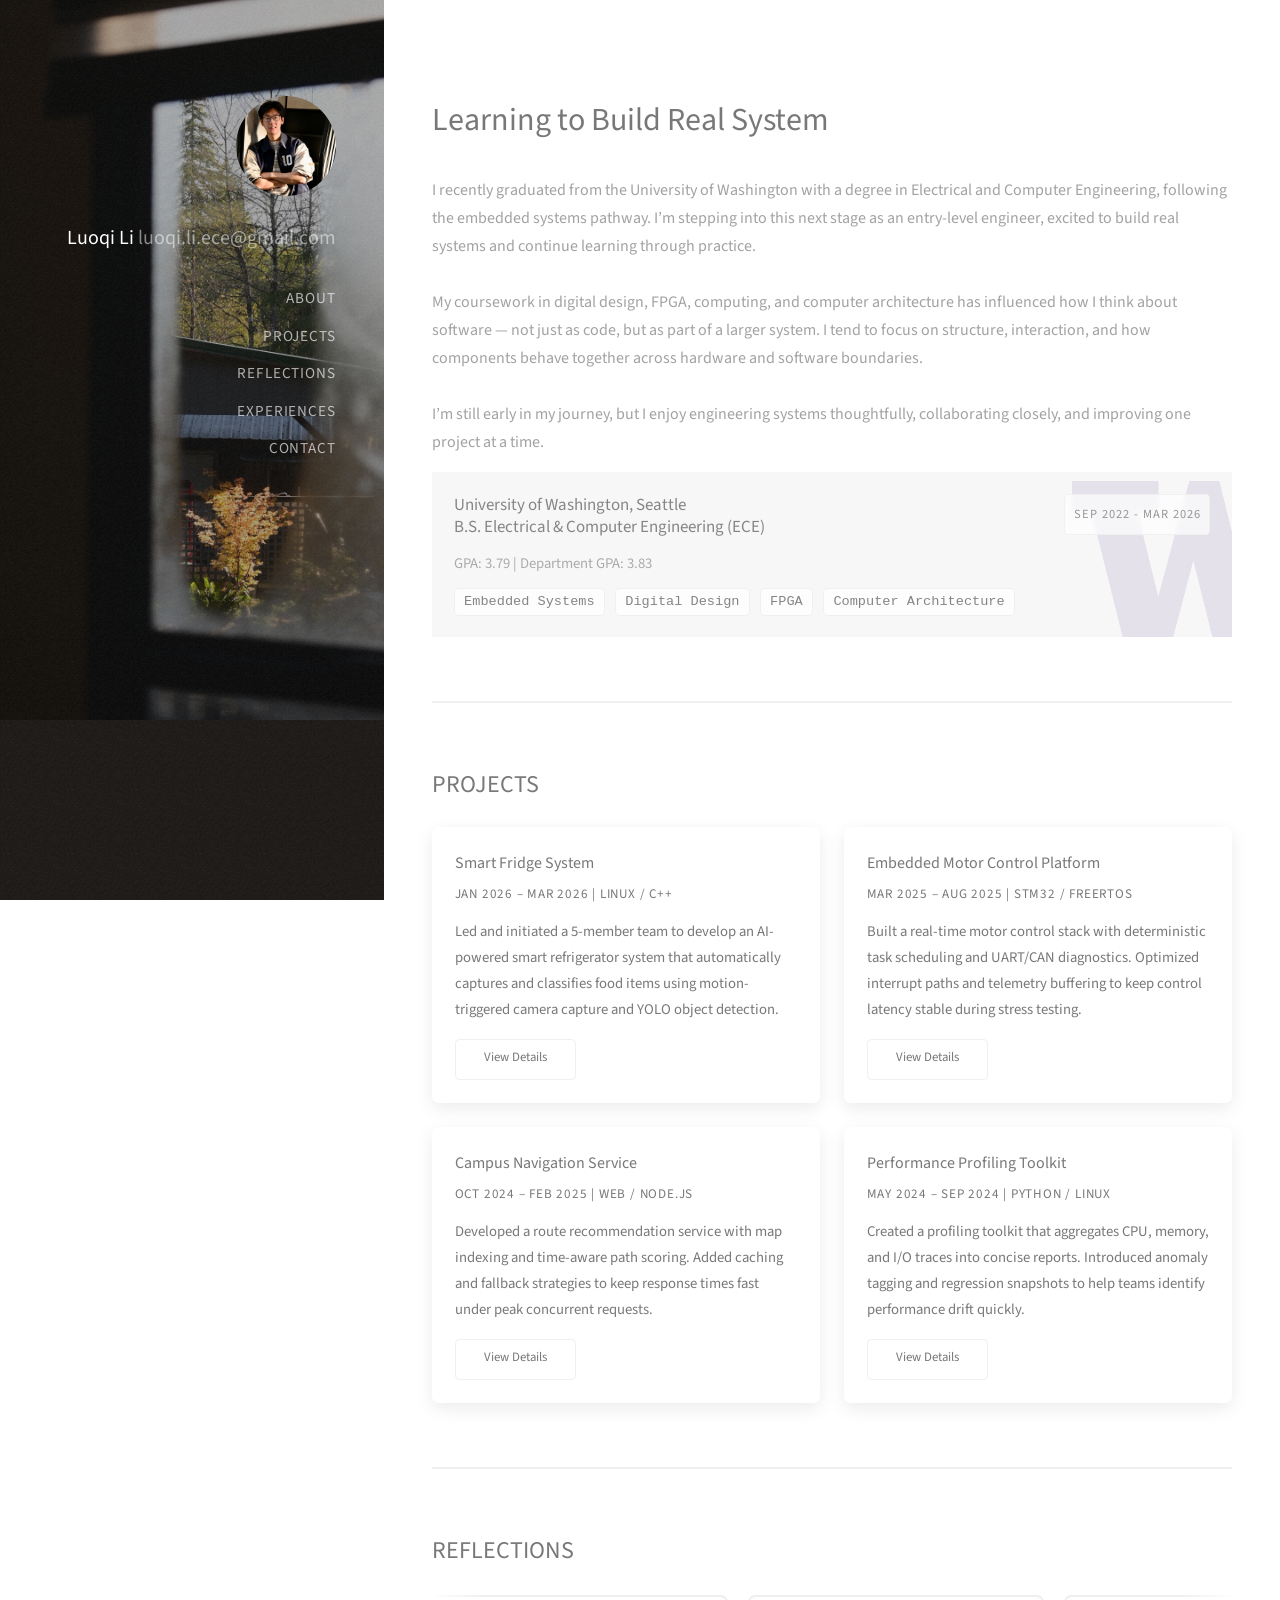
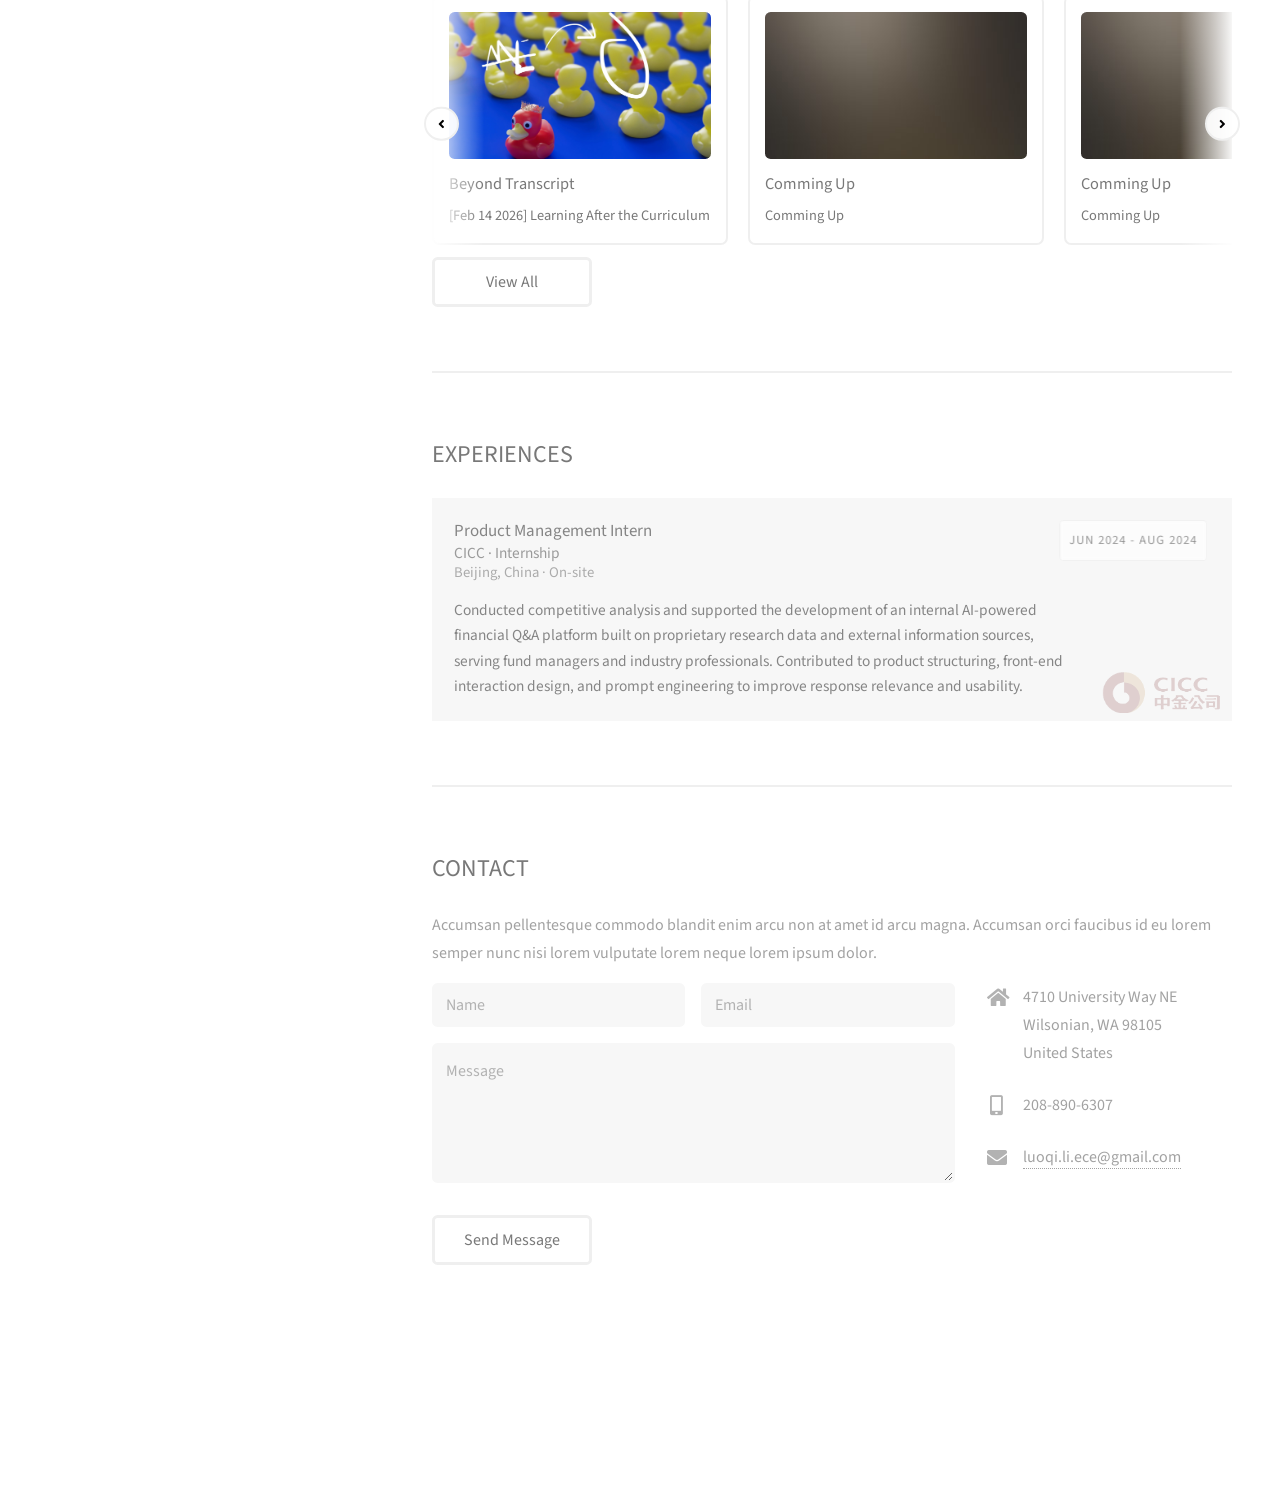
==== commit c8157116: "Add projects page and replace local video with YouTube embeds" ====
--- a/index.html
+++ b/index.html
@@ -9,7 +9,7 @@
         <title>Main</title>         
         <meta charset="utf-8"/> 
         <meta name="viewport" content="width=device-width, initial-scale=1, user-scalable=no"/> 
-        <link rel="stylesheet" href="assets/css/main.css"/> 
+        <link rel="stylesheet" href="assets/css/main.css?v=20260306"/> 
         <script>/* Pinegrow Interactions, do not remove */ (function(){try{if(!document.documentElement.hasAttribute('data-pg-ia-disabled')) { window.pgia_small_mq=typeof pgia_small_mq=='string'?pgia_small_mq:'(max-width:767px)';window.pgia_large_mq=typeof pgia_large_mq=='string'?pgia_large_mq:'(min-width:768px)';var style = document.createElement('style');var pgcss='html:not(.pg-ia-no-preview) [data-pg-ia-hide=""] {opacity:0;visibility:hidden;}html:not(.pg-ia-no-preview) [data-pg-ia-show=""] {opacity:1;visibility:visible;display:block;}';if(document.documentElement.hasAttribute('data-pg-id') && document.documentElement.hasAttribute('data-pg-mobile')) {pgia_small_mq='(min-width:0)';pgia_large_mq='(min-width:99999px)'} pgcss+='@media ' + pgia_small_mq + '{ html:not(.pg-ia-no-preview) [data-pg-ia-hide="mobile"] {opacity:0;visibility:hidden;}html:not(.pg-ia-no-preview) [data-pg-ia-show="mobile"] {opacity:1;visibility:visible;display:block;}}';pgcss+='@media ' + pgia_large_mq + '{html:not(.pg-ia-no-preview) [data-pg-ia-hide="desktop"] {opacity:0;visibility:hidden;}html:not(.pg-ia-no-preview) [data-pg-ia-show="desktop"] {opacity:1;visibility:visible;display:block;}}';style.innerHTML=pgcss;document.querySelector('head').appendChild(style);}}catch(e){console&&console.log(e);}})()</script>
     </head>     
     <body class="is-preload"> 
@@ -80,28 +80,28 @@
                 <h2>PROJECTS</h2>
                 <div class="projects-grid" aria-label="Project list">
                     <article class="project-card">
-                        <h3 class="project-title">Smart Fridge System</h3>
+                        <h3 class="project-title"><a href="projects.html#project-1" class="project-title-link">Smart Fridge System</a></h3>
                         <p class="project-meta">Jan 2026 – Mar 2026 | Linux / C++</p>
-                        <p class="project-description"><p>Led and initiated a 5-member team to develop an AI-powered smart refrigerator system that automatically captures and classifies food items using motion-triggered camera capture and YOLO object detection.</p>
-                        <a href="#" class="button small">View Details</a>
+                        <p class="project-description">Led and initiated a 5-member team to develop an AI-powered smart refrigerator system that automatically captures and classifies food items using motion-triggered camera capture and YOLO object detection.</p>
+                        <a href="projects.html#project-1" class="button small">View Details</a>
                     </article>
                     <article class="project-card">
-                        <h3 class="project-title">Embedded Motor Control Platform</h3>
+                        <h3 class="project-title"><a href="projects.html#project-2" class="project-title-link">Embedded Motor Control Platform</a></h3>
                         <p class="project-meta">Mar 2025 – Aug 2025 | STM32 / FreeRTOS</p>
                         <p class="project-description">Built a real-time motor control stack with deterministic task scheduling and UART/CAN diagnostics. Optimized interrupt paths and telemetry buffering to keep control latency stable during stress testing.</p>
-                        <a href="#" class="button small">View Details</a>
+                        <a href="projects.html#project-2" class="button small">View Details</a>
                     </article>
                     <article class="project-card">
-                        <h3 class="project-title">Campus Navigation Service</h3>
+                        <h3 class="project-title"><a href="projects.html#project-3" class="project-title-link">Campus Navigation Service</a></h3>
                         <p class="project-meta">Oct 2024 – Feb 2025 | Web / Node.js</p>
                         <p class="project-description">Developed a route recommendation service with map indexing and time-aware path scoring. Added caching and fallback strategies to keep response times fast under peak concurrent requests.</p>
-                        <a href="#" class="button small">View Details</a>
+                        <a href="projects.html#project-3" class="button small">View Details</a>
                     </article>
                     <article class="project-card">
-                        <h3 class="project-title">Performance Profiling Toolkit</h3>
+                        <h3 class="project-title"><a href="projects.html#project-4" class="project-title-link">Performance Profiling Toolkit</a></h3>
                         <p class="project-meta">May 2024 – Sep 2024 | Python / Linux</p>
                         <p class="project-description">Created a profiling toolkit that aggregates CPU, memory, and I/O traces into concise reports. Introduced anomaly tagging and regression snapshots to help teams identify performance drift quickly.</p>
-                        <a href="#" class="button small">View Details</a>
+                        <a href="projects.html#project-4" class="button small">View Details</a>
                     </article>
                 </div>
             </section>
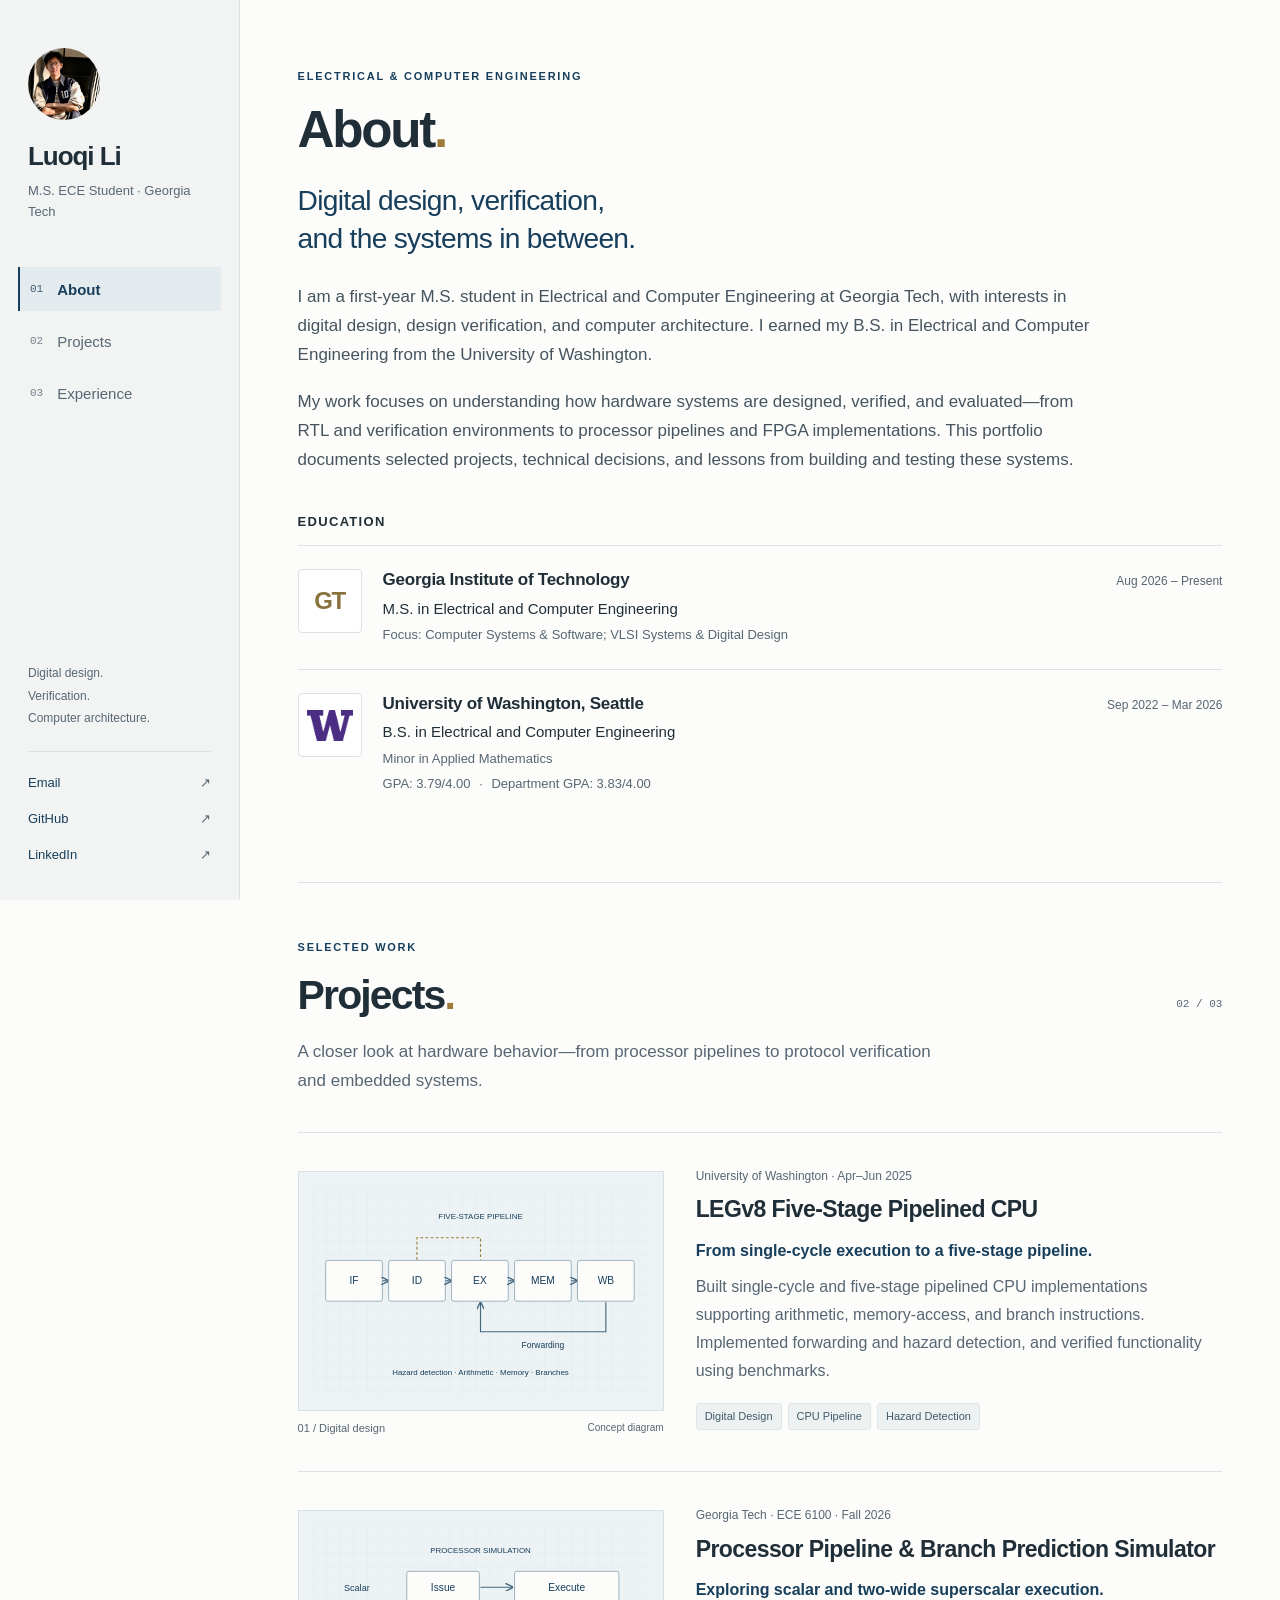
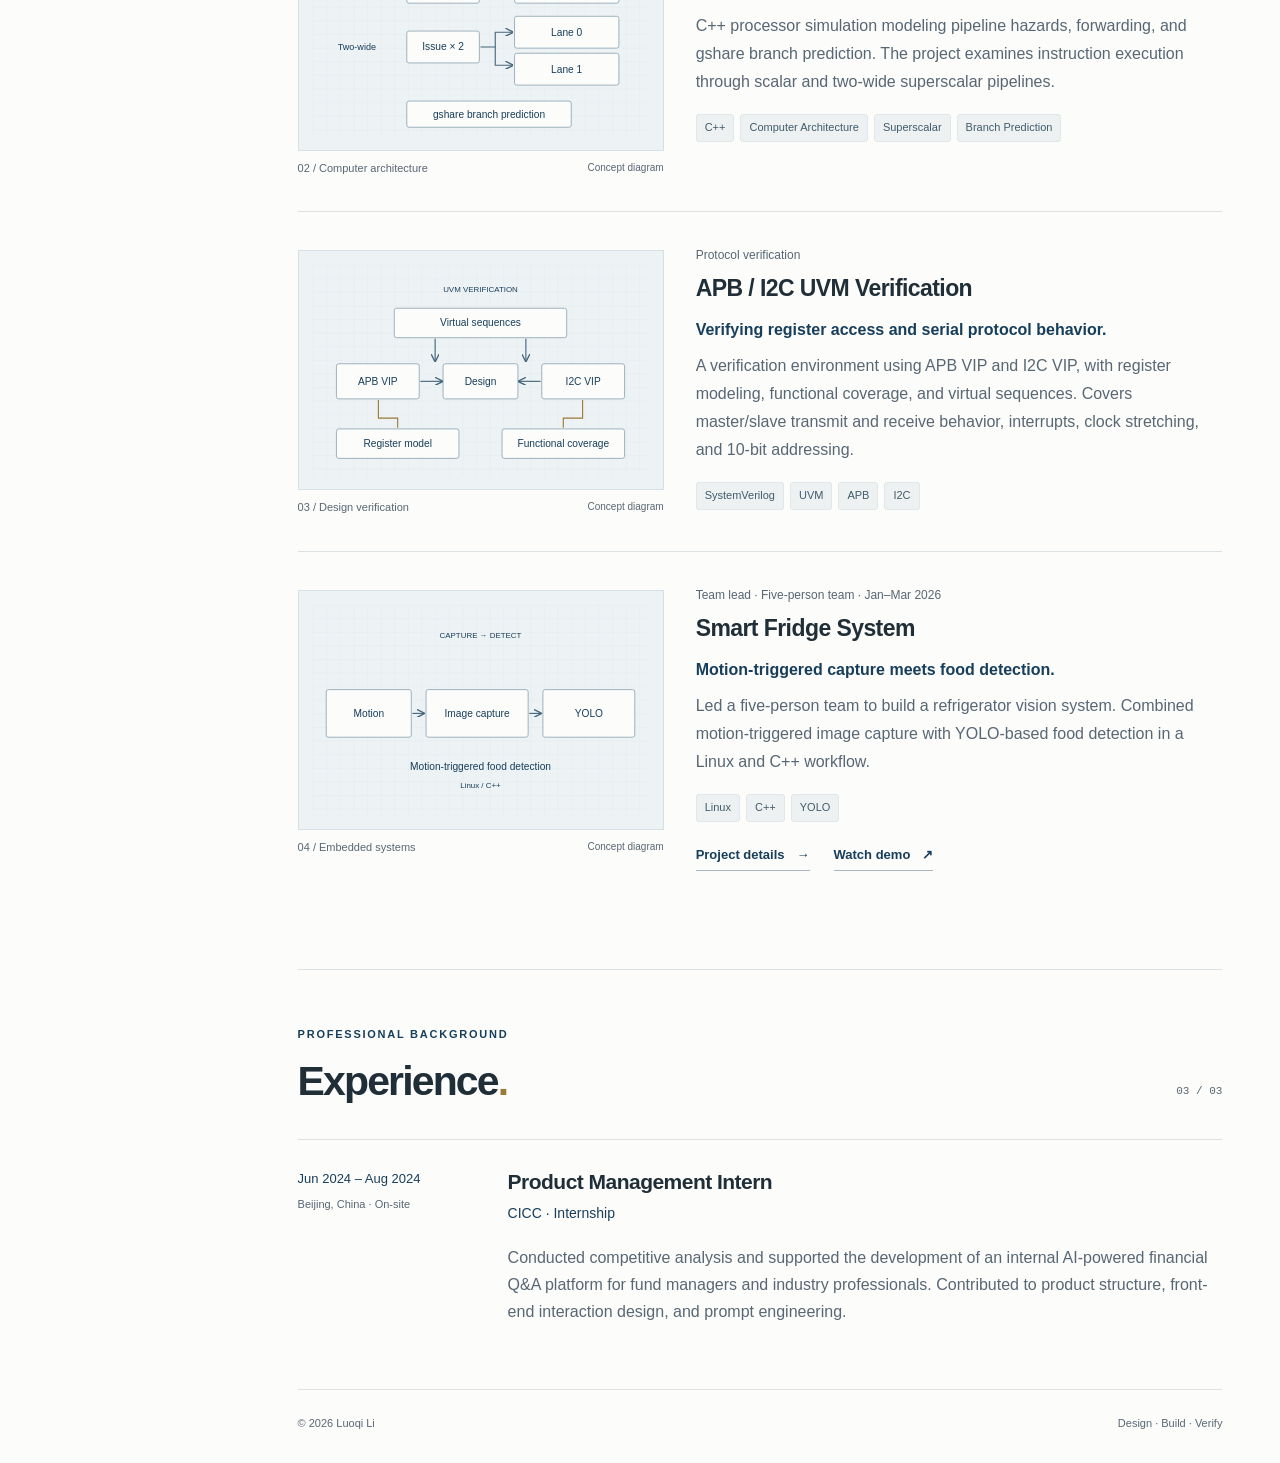
==== commit 612a9c68: "Rebuild portfolio for digital design and architecture projects" ====
--- a/index.html
+++ b/index.html
@@ -1,685 +1,94 @@
-<!DOCTYPE HTML> 
-<!--
-	Strata by Pixelarity
-	pixelarity.com | hello@pixelarity.com
-	License: pixelarity.com/license
---> 
-<html> 
-    <head> 
-        <title>Main</title>         
-        <meta charset="utf-8"/> 
-        <meta name="viewport" content="width=device-width, initial-scale=1, user-scalable=no"/> 
-        <link rel="stylesheet" href="assets/css/main.css?v=20260306"/> 
-        <script>/* Pinegrow Interactions, do not remove */ (function(){try{if(!document.documentElement.hasAttribute('data-pg-ia-disabled')) { window.pgia_small_mq=typeof pgia_small_mq=='string'?pgia_small_mq:'(max-width:767px)';window.pgia_large_mq=typeof pgia_large_mq=='string'?pgia_large_mq:'(min-width:768px)';var style = document.createElement('style');var pgcss='html:not(.pg-ia-no-preview) [data-pg-ia-hide=""] {opacity:0;visibility:hidden;}html:not(.pg-ia-no-preview) [data-pg-ia-show=""] {opacity:1;visibility:visible;display:block;}';if(document.documentElement.hasAttribute('data-pg-id') && document.documentElement.hasAttribute('data-pg-mobile')) {pgia_small_mq='(min-width:0)';pgia_large_mq='(min-width:99999px)'} pgcss+='@media ' + pgia_small_mq + '{ html:not(.pg-ia-no-preview) [data-pg-ia-hide="mobile"] {opacity:0;visibility:hidden;}html:not(.pg-ia-no-preview) [data-pg-ia-show="mobile"] {opacity:1;visibility:visible;display:block;}}';pgcss+='@media ' + pgia_large_mq + '{html:not(.pg-ia-no-preview) [data-pg-ia-hide="desktop"] {opacity:0;visibility:hidden;}html:not(.pg-ia-no-preview) [data-pg-ia-show="desktop"] {opacity:1;visibility:visible;display:block;}}';style.innerHTML=pgcss;document.querySelector('head').appendChild(style);}}catch(e){console&&console.log(e);}})()</script>
-    </head>     
-    <body class="is-preload"> 
-        <!-- Header -->         
-        <header id="header">
-            <div class="inner"> 
-                <a href="#" class="image avatar"><img alt="" src="images/avatar/1.jpg"></a> 
-                <h1><strong>Luoqi Li&nbsp;</strong><br>luoqi.li.ece@gmail.com</h1>
-                <!-- Navigator session -->
-                <nav class="sidebar-nav" aria-label="Section navigation" style="margin-top: 1.75em;">
-                    <ul>
-                        <li> <a href="#about">ABOUT</a> 
-                        </li>
-                        <li> <a href="#projects">PROJECTS</a> 
-                        </li>
-                        <li> <a href="#reflections">REFLECTIONS</a> 
-                        </li>
-                        <li> <a href="#experiences">EXPERIENCES</a> 
-                        </li>
-                        <li> <a href="#contact">CONTACT</a> 
-                        </li>
-                    </ul>
-                </nav>                 
-            </div>
-        </header>         
-        <!-- Main -->         
-        <div id="main">
-            <!-- One -->             
-            <section id="about"> 
-                <header class="major"> 
-                    <h2>Learning to Build Real System</h2>
-                </header>                 
-                <p class="about-lead">
-                I recently graduated from the University of Washington with a degree in Electrical and Computer Engineering, following the embedded systems pathway. I’m stepping into this next stage as an entry-level engineer, excited to build real systems and continue learning through practice.<br><br>
-
-                My coursework in digital design, FPGA, computing, and computer architecture has influenced how I think about software — not just as code, but as part of a larger system. I tend to focus on structure, interaction, and how components behave together across hardware and software boundaries.<br><br>
-
-                I’m still early in my journey, but I enjoy engineering systems thoughtfully, collaborating closely, and improving one project at a time.
-                </p>
-                <div class="about-education" aria-label="Education">
-                    <div class="edu-card">
-                        <div class="edu-content">
-                            <div class="edu-row">
-                                <div class="edu-main">
-                                    <div class="edu-school">University of Washington, Seattle<br>B.S. Electrical &amp; Computer Engineering (ECE)
-                                    </div>
-                                </div>
-                                <div class="edu-meta">Sep 2022 - Mar 2026</div>
-                            </div>
-                            <div class="edu-stats">GPA: 3.79 | Department GPA: 3.83</div>
-                            <div class="edu-focus" aria-label="Focus areas">
-                                <span class="edu-tag">Embedded Systems</span>
-                                <span class="edu-tag">Digital Design</span>
-                                <span class="edu-tag">FPGA</span>
-                                <span class="edu-tag">Computer Architecture</span>
-                            </div>
-                        </div>
-                    </div>
-                </div>
-                <!-- <ul class="actions"> 
-                    <li>
-                        <a href="#" class="button">Learn More</a>
-                    </li>                     
-                </ul> -->
-            </section>             
-            <!-- Two -->             
-            <section id="projects"> 
-                <h2>PROJECTS</h2>
-                <div class="projects-grid" aria-label="Project list">
-                    <article class="project-card">
-                        <h3 class="project-title"><a href="projects.html#project-1" class="project-title-link">Smart Fridge System</a></h3>
-                        <p class="project-meta">Jan 2026 – Mar 2026 | Linux / C++</p>
-                        <p class="project-description">Led and initiated a 5-member team to develop an AI-powered smart refrigerator system that automatically captures and classifies food items using motion-triggered camera capture and YOLO object detection.</p>
-                        <a href="projects.html#project-1" class="button small">View Details</a>
-                    </article>
-                    <article class="project-card">
-                        <h3 class="project-title"><a href="projects.html#project-2" class="project-title-link">Embedded Motor Control Platform</a></h3>
-                        <p class="project-meta">Mar 2025 – Aug 2025 | STM32 / FreeRTOS</p>
-                        <p class="project-description">Built a real-time motor control stack with deterministic task scheduling and UART/CAN diagnostics. Optimized interrupt paths and telemetry buffering to keep control latency stable during stress testing.</p>
-                        <a href="projects.html#project-2" class="button small">View Details</a>
-                    </article>
-                    <article class="project-card">
-                        <h3 class="project-title"><a href="projects.html#project-3" class="project-title-link">Campus Navigation Service</a></h3>
-                        <p class="project-meta">Oct 2024 – Feb 2025 | Web / Node.js</p>
-                        <p class="project-description">Developed a route recommendation service with map indexing and time-aware path scoring. Added caching and fallback strategies to keep response times fast under peak concurrent requests.</p>
-                        <a href="projects.html#project-3" class="button small">View Details</a>
-                    </article>
-                    <article class="project-card">
-                        <h3 class="project-title"><a href="projects.html#project-4" class="project-title-link">Performance Profiling Toolkit</a></h3>
-                        <p class="project-meta">May 2024 – Sep 2024 | Python / Linux</p>
-                        <p class="project-description">Created a profiling toolkit that aggregates CPU, memory, and I/O traces into concise reports. Introduced anomaly tagging and regression snapshots to help teams identify performance drift quickly.</p>
-                        <a href="projects.html#project-4" class="button small">View Details</a>
-                    </article>
-                </div>
-            </section>
-            <section id="reflections" class="reflections-rail-section">
-                <h2>REFLECTIONS</h2>
-                <div class="reflections-rail" aria-label="Reflections preview carousel">
-                    <!-- Optional arrow buttons (desktop-friendly) -->
-                    <button class="rail-btn rail-prev" type="button" aria-label="Scroll reflections left">
-                        <span class="icon solid fa-angle-left"></span>
-                    </button>
-                    <div class="reflections-track" tabindex="0">
-                        <!-- Card 1 -->
-                        <article class="reflection-card">
-                            <a href="reflections.html#essay-1" class="reflection-card-link"> <div class="reflection-thumb">
-                                    <img src="images/reflections/different.jpg" alt="Reflection: title_1">
-                                </div> <h3 class="reflection-title">Beyond Transcript</h3> <p class="reflection-excerpt">[Feb 14 2026] Learning After the Curriculum</p> </a>
-                        </article>
-                        <!-- Card 2 -->
-                        <article class="reflection-card">
-                            <a href="#" class="reflection-card-link"> <div class="reflection-thumb">
-                                    <img src="images/reflections/02.jpg" alt="Reflection: title_2">
-                                </div> <h3 class="reflection-title">Comming Up</h3> <p class="reflection-excerpt">Comming Up</p> </a>
-                        </article>
-                        <article class="reflection-card">
-                            <a href="#" class="reflection-card-link"> <div class="reflection-thumb">
-                                    <img src="images/reflections/02.jpg" alt="Reflection: title_3">
-                                </div> <h3 class="reflection-title">Comming Up</h3> <p class="reflection-excerpt">Comming Up</p> </a>
-                        <!--/article>
-                        <article class="reflection-card">
-                            <a href="#" class="reflection-card-link"> <div class="reflection-thumb">
-                                    <img src="images/reflections/02.jpg" alt="Reflection: title_4">
-                                </div> <h3 class="reflection-title">Comming Up</h3> <p class="reflection-excerpt">Comming Up</p> </a>
-                        </article-->
-                        <!-- 你继续复制增加卡片：essay-3, essay-4... -->
-                        <!--article class="reflection-card">
-                            <a href="reflections.html#essay-3" class="reflection-card-link">
-                            <div class="reflection-thumb"><img src="images/reflections/03.jpg" alt="Reflection: title_3"></div>
-                            <h3 class="reflection-title">title_3</h3>
-                            <p class="reflection-excerpt">Short preview text.</p>
-                            </a>
-                        </article-->
-                    </div>
-                    <button class="rail-btn rail-next" type="button" aria-label="Scroll reflections right">
-                        <span class="icon solid fa-angle-right"></span>
-                    </button>
-                    <!-- subtle fade to hint scroll -->
-                    <div class="rail-fade rail-fade-left" aria-hidden="true"></div>
-                    <div class="rail-fade rail-fade-right" aria-hidden="true"></div>
-                </div>
-                <ul class="actions">
-                    <li>
-                        <a href="reflections.html" class="button">View All</a>
-                    </li>
-                </ul>
-            </section>
-            <section id="experiences"> 
-                <h2>EXPERIENCES</h2>
-                <!--
-                <div class="skills-grid" aria-label="Technical skills by domain">
-                    <article class="skill-domain-card">
-                        <h3 class="skill-domain-title">Embedded Systems</h3>
-                        <ul class="skill-tags" aria-label="Embedded Systems skills">
-                            <li class="skill-tag">STM32</li>
-                            <li class="skill-tag">Raspberry Pi</li>
-                            <li class="skill-tag">Embedded Linux</li>
-                            <li class="skill-tag">FreeRTOS</li>
-                            <li class="skill-tag">SPI / I2C</li>
-                        </ul>
-                    </article>
-                    <article class="skill-domain-card">
-                        <h3 class="skill-domain-title">Digital Design & FPGA</h3>
-                        <ul class="skill-tags" aria-label="Embedded Systems skills">
-                            <li class="skill-tag">System Verilog</li>
-                            <li class="skill-tag">Vivado</li>
-                            <li class="skill-tag">Embedded Linux</li>
-                            <li class="skill-tag">FreeRTOS</li>
-                            <li class="skill-tag">SPI / I2C</li>
-                        </ul>
-                    </article>
-                    <article class="skill-domain-card">
-                        <h3 class="skill-domain-title">Software</h3>
-                        <ul class="skill-tags" aria-label="Embedded Systems skills">
-                            <li class="skill-tag">STM32</li>
-                            <li class="skill-tag">Raspberry Pi</li>
-                            <li class="skill-tag">Embedded Linux</li>
-                            <li class="skill-tag">FreeRTOS</li>
-                            <li class="skill-tag">SPI / I2C</li>
-                        </ul>
-                    </article>
-                </div>
-                -->
-                <div class="about-education experience-list" aria-label="Professional experience">
-                    <article class="experience-card">
-                        <div class="experience-content">
-                            <div class="experience-header">
-                                <div class="experience-main">
-                                    <h3 class="experience-title">Product Management Intern</h3>
-                                    <div class="experience-company">CICC · Internship</div>
-                                </div>
-                                <div class="experience-meta">Jun 2024 - Aug 2024</div>
-                            </div>
-                            <div class="experience-location">Beijing, China · On-site</div>
-                            <p class="experience-description">Conducted competitive analysis and supported the development of an internal AI-powered financial Q&amp;A platform built on proprietary research data and external information sources, serving fund managers and industry professionals. Contributed to product structuring, front-end interaction design, and prompt engineering to improve response relevance and usability.</p>
-                        </div>
-                    </article>
-                </div>
-            </section>
-            <!-- Three -->             
-            <section id="contact"> 
-                <h2>CONTACT</h2> 
-                <p>Accumsan pellentesque commodo blandit enim arcu non at amet id arcu magna. Accumsan orci faucibus id eu lorem semper nunc nisi lorem vulputate lorem neque lorem ipsum dolor.</p> 
-                <div class="row"> 
-                    <div class="col-8 col-12-small"> 
-                        <form method="post" action="#"> 
-                            <div class="row gtr-uniform gtr-50"> 
-                                <div class="col-6 col-12-xsmall">
-                                    <input type="text" name="name" id="name" placeholder="Name">
-                                </div>                                 
-                                <div class="col-6 col-12-xsmall">
-                                    <input type="email" name="email" id="email" placeholder="Email">
-                                </div>                                 
-                                <div class="col-12">
-                                    <textarea name="message" id="message" placeholder="Message" rows="4"></textarea>
-                                </div>                                 
-                            </div>                             
-                        </form>                         
-                        <ul class="actions"> 
-                            <li>
-                                <input type="submit" value="Send Message">
-                            </li>                             
-                        </ul>                         
-                    </div>                     
-                    <div class="col-4 col-12-small"> 
-                        <ul class="labeled-icons"> 
-                            <li> 
-                                <h3 class="icon solid fa-home"><span class="label">Address</span></h3> 
-                                4710 University Way NE<br> 
-                                Wilsonian, WA 98105<br> 
-                                United States
-                            </li>                             
-                            <li> 
-                                <h3 class="icon solid fa-mobile-alt"><span class="label">Phone</span></h3> 
-                                208-890-6307
-                            </li>                             
-                            <li> 
-                                <h3 class="icon solid fa-envelope"><span class="label">Email</span></h3> 
-                                <a href="#">luoqi.li.ece@gmail.com</a> 
-                            </li>                             
-                        </ul>                         
-                    </div>                     
-                </div>                 
-            </section>             
-            <!-- Four -->             
-            <!-- <section id="four">
-                <h2>Elements</h2>
-                <section>
-                    <h4>Text</h4>
-                    <p>This is <b>bold</b> and this is <strong>strong</strong>. This is <i>italic</i> and this is <em>emphasized</em>.
-							This is <sup>superscript</sup> text and this is <sub>subscript</sub> text.
-							This is <u>underlined</u> and this is code: <code>for (;;) { ... }</code>. Finally, <a href="#">this is a link</a>.</p>
-                    <hr/>
-                    <header>
-                        <h4>Heading with a Subtitle</h4>
-                        <p>Lorem ipsum dolor sit amet nullam id egestas urna aliquam</p>
-                    </header>
-                    <p>Nunc lacinia ante nunc ac lobortis. Interdum adipiscing gravida odio porttitor sem non mi integer non faucibus ornare mi ut ante amet placerat aliquet. Volutpat eu sed ante lacinia sapien lorem accumsan varius montes viverra nibh in adipiscing blandit tempus accumsan.</p>
-                    <header>
-                        <h5>Heading with a Subtitle</h5>
-                        <p>Lorem ipsum dolor sit amet nullam id egestas urna aliquam</p>
-                    </header>
-                    <p>Nunc lacinia ante nunc ac lobortis. Interdum adipiscing gravida odio porttitor sem non mi integer non faucibus ornare mi ut ante amet placerat aliquet. Volutpat eu sed ante lacinia sapien lorem accumsan varius montes viverra nibh in adipiscing blandit tempus accumsan.</p>
-                    <hr/>
-                    <h2>Heading Level 2</h2>
-                    <h3>Heading Level 3</h3>
-                    <h4>Heading Level 4</h4>
-                    <h5>Heading Level 5</h5>
-                    <h6>Heading Level 6</h6>
-                    <hr/>
-                    <h5>Blockquote</h5>
-                    <blockquote>Fringilla nisl. Donec accumsan interdum nisi, quis tincidunt felis sagittis eget tempus euismod. Vestibulum ante ipsum primis in faucibus vestibulum. Blandit adipiscing eu felis iaculis volutpat ac adipiscing accumsan faucibus. Vestibulum ante ipsum primis in faucibus lorem ipsum dolor sit amet nullam adipiscing eu felis.</blockquote>
-                    <h5>Preformatted</h5>
-                    <pre><code>i = 0;
-
-while (!deck.isInOrder()) {
-print 'Iteration ' + i;
-deck.shuffle();
-i++;
-}
-
-print 'It took ' + i + ' iterations to sort the deck.';</code></pre>
-                </section>
-                <section>
-                    <h4>Lists</h4>
-                    <div class="row">
-                        <div class="col-6 col-12-xsmall">
-                            <h5>Unordered</h5>
-                            <ul>
-                                <li>Dolor pulvinar etiam magna etiam.</li>
-                                <li>Sagittis adipiscing lorem eleifend.</li>
-                                <li>Felis enim feugiat dolore viverra.</li>
-                            </ul>
-                            <h5>Alternate</h5>
-                            <ul class="alt">
-                                <li>Dolor pulvinar etiam magna etiam.</li>
-                                <li>Sagittis adipiscing lorem eleifend.</li>
-                                <li>Felis enim feugiat dolore viverra.</li>
-                            </ul>
-                        </div>
-                        <div class="col-6 col-12-xsmall">
-                            <h5>Ordered</h5>
-                            <ol>
-                                <li>Dolor pulvinar etiam magna etiam.</li>
-                                <li>Etiam vel felis at lorem sed viverra.</li>
-                                <li>Felis enim feugiat dolore viverra.</li>
-                                <li>Dolor pulvinar etiam magna etiam.</li>
-                                <li>Etiam vel felis at lorem sed viverra.</li>
-                                <li>Felis enim feugiat dolore viverra.</li>
-                            </ol>
-                            <h5>Icons</h5>
-                            <ul class="icons">
-                                <li>
-                                    <a href="#" class="icon brands fa-linkedin-in"><span class="label">LinkedIn</span></a>
-                                </li>
-                                <li>
-                                    <a href="#" class="icon brands fa-facebook-f"><span class="label">Facebook</span></a>
-                                </li>
-                                <li>
-                                    <a href="#" class="icon brands fa-instagram"><span class="label">Instagram</span></a>
-                                </li>
-                                <li>
-                                    <a href="#" class="icon brands fa-github"><span class="label">Github</span></a>
-                                </li>
-                                <li>
-                                    <a href="#" class="icon brands fa-dribbble"><span class="label">Dribbble</span></a>
-                                </li>
-                                <li>
-                                    <a href="#" class="icon brands fa-tumblr"><span class="label">Tumblr</span></a>
-                                </li>
-                            </ul>
-                        </div>
-                    </div>
-                    <h5>Actions</h5>
-                    <ul class="actions">
-                        <li>
-                            <a href="#" class="button primary">Default</a>
-                        </li>
-                        <li>
-                            <a href="#" class="button">Default</a>
-                        </li>
-                    </ul>
-                    <ul class="actions small">
-                        <li>
-                            <a href="#" class="button primary small">Small</a>
-                        </li>
-                        <li>
-                            <a href="#" class="button small">Small</a>
-                        </li>
-                    </ul>
-                    <div class="row">
-                        <div class="col-6 col-12-small">
-                            <ul class="actions stacked">
-                                <li>
-                                    <a href="#" class="button primary">Default</a>
-                                </li>
-                                <li>
-                                    <a href="#" class="button">Default</a>
-                                </li>
-                            </ul>
-                        </div>
-                        <div class="col-6 col-12-small">
-                            <ul class="actions stacked">
-                                <li>
-                                    <a href="#" class="button primary small">Small</a>
-                                </li>
-                                <li>
-                                    <a href="#" class="button small">Small</a>
-                                </li>
-                            </ul>
-                        </div>
-                        <div class="col-6 col-12-small">
-                            <ul class="actions stacked">
-                                <li>
-                                    <a href="#" class="button primary fit">Default</a>
-                                </li>
-                                <li>
-                                    <a href="#" class="button fit">Default</a>
-                                </li>
-                            </ul>
-                        </div>
-                        <div class="col-6 col-12-small">
-                            <ul class="actions stacked">
-                                <li>
-                                    <a href="#" class="button primary small fit">Small</a>
-                                </li>
-                                <li>
-                                    <a href="#" class="button small fit">Small</a>
-                                </li>
-                            </ul>
-                        </div>
-                    </div>
-                </section>
-                <section>
-                    <h4>Table</h4>
-                    <h5>Default</h5>
-                    <div class="table-wrapper">
-                        <table>
-                            <thead>
-                                <tr>
-                                    <th>Name</th>
-                                    <th>Description</th>
-                                    <th>Price</th>
-                                </tr>
-                            </thead>
-                            <tbody>
-                                <tr>
-                                    <td>Item One</td>
-                                    <td>Ante turpis integer aliquet porttitor.</td>
-                                    <td>29.99</td>
-                                </tr>
-                                <tr>
-                                    <td>Item Two</td>
-                                    <td>Vis ac commodo adipiscing arcu aliquet.</td>
-                                    <td>19.99</td>
-                                </tr>
-                                <tr>
-                                    <td>Item Three</td>
-                                    <td> Morbi faucibus arcu accumsan lorem.</td>
-                                    <td>29.99</td>
-                                </tr>
-                                <tr>
-                                    <td>Item Four</td>
-                                    <td>Vitae integer tempus condimentum.</td>
-                                    <td>19.99</td>
-                                </tr>
-                                <tr>
-                                    <td>Item Five</td>
-                                    <td>Ante turpis integer aliquet porttitor.</td>
-                                    <td>29.99</td>
-                                </tr>
-                            </tbody>
-                            <tfoot>
-                                <tr>
-                                    <td colspan="2"></td>
-                                    <td>100.00</td>
-                                </tr>
-                            </tfoot>
-                        </table>
-                    </div>
-                    <h5>Alternate</h5>
-                    <div class="table-wrapper">
-                        <table class="alt">
-                            <thead>
-                                <tr>
-                                    <th>Name</th>
-                                    <th>Description</th>
-                                    <th>Price</th>
-                                </tr>
-                            </thead>
-                            <tbody>
-                                <tr>
-                                    <td>Item One</td>
-                                    <td>Ante turpis integer aliquet porttitor.</td>
-                                    <td>29.99</td>
-                                </tr>
-                                <tr>
-                                    <td>Item Two</td>
-                                    <td>Vis ac commodo adipiscing arcu aliquet.</td>
-                                    <td>19.99</td>
-                                </tr>
-                                <tr>
-                                    <td>Item Three</td>
-                                    <td> Morbi faucibus arcu accumsan lorem.</td>
-                                    <td>29.99</td>
-                                </tr>
-                                <tr>
-                                    <td>Item Four</td>
-                                    <td>Vitae integer tempus condimentum.</td>
-                                    <td>19.99</td>
-                                </tr>
-                                <tr>
-                                    <td>Item Five</td>
-                                    <td>Ante turpis integer aliquet porttitor.</td>
-                                    <td>29.99</td>
-                                </tr>
-                            </tbody>
-                            <tfoot>
-                                <tr>
-                                    <td colspan="2"></td>
-                                    <td>100.00</td>
-                                </tr>
-                            </tfoot>
-                        </table>
-                    </div>
-                </section>
-                <section>
-                    <h4>Buttons</h4>
-                    <ul class="actions">
-                        <li>
-                            <a href="#" class="button primary">Primary</a>
-                        </li>
-                        <li>
-                            <a href="#" class="button">Default</a>
-                        </li>
-                    </ul>
-                    <ul class="actions">
-                        <li>
-                            <a href="#" class="button large">Large</a>
-                        </li>
-                        <li>
-                            <a href="#" class="button">Default</a>
-                        </li>
-                        <li>
-                            <a href="#" class="button small">Small</a>
-                        </li>
-                    </ul>
-                    <ul class="actions fit">
-                        <li>
-                            <a href="#" class="button primary fit">Fit</a>
-                        </li>
-                        <li>
-                            <a href="#" class="button fit">Fit</a>
-                        </li>
-                    </ul>
-                    <ul class="actions fit small">
-                        <li>
-                            <a href="#" class="button primary fit small">Fit + Small</a>
-                        </li>
-                        <li>
-                            <a href="#" class="button fit small">Fit + Small</a>
-                        </li>
-                    </ul>
-                    <ul class="actions">
-                        <li>
-                            <a href="#" class="button primary icon solid fa-download">Icon</a>
-                        </li>
-                        <li>
-                            <a href="#" class="button icon solid fa-download">Icon</a>
-                        </li>
-                    </ul>
-                    <ul class="actions">
-                        <li>
-                            <span class="button primary disabled">Primary</span>
-                        </li>
-                        <li>
-                            <span class="button disabled">Default</span>
-                        </li>
-                    </ul>
-                </section>
-                <section>
-                    <h4>Form</h4>
-                    <form method="post" action="#">
-                        <div class="row gtr-uniform gtr-50">
-                            <div class="col-6 col-12-xsmall">
-                                <input type="text" name="demo-name" id="demo-name" value="" placeholder="Name"/>
-                            </div>
-                            <div class="col-6 col-12-xsmall">
-                                <input type="email" name="demo-email" id="demo-email" value="" placeholder="Email"/>
-                            </div>
-                            <div class="col-12">
-                                <select name="demo-category" id="demo-category">
-                                    <option value="">- Category -</option>
-                                    <option value="1">Manufacturing</option>
-                                    <option value="1">Shipping</option>
-                                    <option value="1">Administration</option>
-                                    <option value="1">Human Resources</option>
-                                </select>
-                            </div>
-                            <div class="col-4 col-12-small">
-                                <input type="radio" id="demo-priority-low" name="demo-priority" checked>
-                                <label for="demo-priority-low">Low Priority</label>
-                            </div>
-                            <div class="col-4 col-12-small">
-                                <input type="radio" id="demo-priority-normal" name="demo-priority">
-                                <label for="demo-priority-normal">Normal Priority</label>
-                            </div>
-                            <div class="col-4 col-12-small">
-                                <input type="radio" id="demo-priority-high" name="demo-priority">
-                                <label for="demo-priority-high">High Priority</label>
-                            </div>
-                            <div class="col-6 col-12-small">
-                                <input type="checkbox" id="demo-copy" name="demo-copy">
-                                <label for="demo-copy">Email me a copy of this message</label>
-                            </div>
-                            <div class="col-6 col-12-small">
-                                <input type="checkbox" id="demo-human" name="demo-human" checked>
-                                <label for="demo-human">I am a human and not a robot</label>
-                            </div>
-                            <div class="col-12">
-                                <textarea name="demo-message" id="demo-message" placeholder="Enter your message" rows="6"></textarea>
-                            </div>
-                            <div class="col-12">
-                                <ul class="actions">
-                                    <li>
-                                        <input type="submit" value="Send Message" class="primary"/>
-                                    </li>
-                                    <li>
-                                        <input type="reset" value="Reset"/>
-                                    </li>
-                                </ul>
-                            </div>
-                        </div>
-                    </form>
-                </section>
-                <section>
-                    <h4>Image</h4>
-                    <h5>Fit</h5>
-                    <div class="box alt">
-                        <div class="row gtr-50 gtr-uniform">
-                            <div class="col-12">
-                                <span class="image fit"><img src="images/fulls/05.jpg" alt=""/></span>
-                            </div>
-                            <div class="col-4">
-                                <span class="image fit"><img src="images/thumbs/01.jpg" alt=""/></span>
-                            </div>
-                            <div class="col-4">
-                                <span class="image fit"><img src="images/thumbs/02.jpg" alt=""/></span>
-                            </div>
-                            <div class="col-4">
-                                <span class="image fit"><img src="images/thumbs/03.jpg" alt=""/></span>
-                            </div>
-                            <div class="col-4">
-                                <span class="image fit"><img src="images/thumbs/04.jpg" alt=""/></span>
-                            </div>
-                            <div class="col-4">
-                                <span class="image fit"><img src="images/thumbs/05.jpg" alt=""/></span>
-                            </div>
-                            <div class="col-4">
-                                <span class="image fit"><img src="images/thumbs/06.jpg" alt=""/></span>
-                            </div>
-                            <div class="col-4">
-                                <span class="image fit"><img src="images/thumbs/03.jpg" alt=""/></span>
-                            </div>
-                            <div class="col-4">
-                                <span class="image fit"><img src="images/thumbs/02.jpg" alt=""/></span>
-                            </div>
-                            <div class="col-4">
-                                <span class="image fit"><img src="images/thumbs/01.jpg" alt=""/></span>
-                            </div>
-                        </div>
-                    </div>
-                    <h5>Left &amp; Right</h5>
-                    <p><span class="image left"><img src="images/avatar.jpg" alt=""/></span>Fringilla nisl. Donec accumsan interdum nisi, quis tincidunt felis sagittis eget. tempus euismod. Vestibulum ante ipsum primis in faucibus vestibulum. Blandit adipiscing eu felis iaculis volutpat ac adipiscing accumsan eu faucibus. Integer ac pellentesque praesent tincidunt felis sagittis eget. tempus euismod. Vestibulum ante ipsum primis in faucibus vestibulum. Blandit adipiscing eu felis iaculis volutpat ac adipiscing accumsan eu faucibus. Integer ac pellentesque praesent. Donec accumsan interdum nisi, quis tincidunt felis sagittis eget. tempus euismod. Vestibulum ante ipsum primis in faucibus vestibulum. Blandit adipiscing eu felis iaculis volutpat ac adipiscing accumsan eu faucibus. Integer ac pellentesque praesent tincidunt felis sagittis eget. tempus euismod. Vestibulum ante ipsum primis in faucibus vestibulum. Blandit adipiscing eu felis iaculis volutpat ac adipiscing accumsan eu faucibus. Integer ac pellentesque praesent.</p>
-                    <p><span class="image right"><img src="images/avatar.jpg" alt=""/></span>Fringilla nisl. Donec accumsan interdum nisi, quis tincidunt felis sagittis eget. tempus euismod. Vestibulum ante ipsum primis in faucibus vestibulum. Blandit adipiscing eu felis iaculis volutpat ac adipiscing accumsan eu faucibus. Integer ac pellentesque praesent tincidunt felis sagittis eget. tempus euismod. Vestibulum ante ipsum primis in faucibus vestibulum. Blandit adipiscing eu felis iaculis volutpat ac adipiscing accumsan eu faucibus. Integer ac pellentesque praesent. Donec accumsan interdum nisi, quis tincidunt felis sagittis eget. tempus euismod. Vestibulum ante ipsum primis in faucibus vestibulum. Blandit adipiscing eu felis iaculis volutpat ac adipiscing accumsan eu faucibus. Integer ac pellentesque praesent tincidunt felis sagittis eget. tempus euismod. Vestibulum ante ipsum primis in faucibus vestibulum. Blandit adipiscing eu felis iaculis volutpat ac adipiscing accumsan eu faucibus. Integer ac pellentesque praesent.</p>
-                </section>
-            </section> -->
-        </div>         
-        <!-- Footer -->         
-        <footer id="footer"> 
-            <div class="inner"> 
-                <ul class="icons"> 
-                    <li>
-                        <a href="https://www.linkedin.com/in/luoqi-li-4988713ab" class="icon brands fa-linkedin-in" target="_blank" rel="noopener noreferrer"><span class="label">LinkedIn</span></a>
-                    </li>                     
-                    <li>
-                        <a href="https://github.com/luoqi-dev" class="icon brands fa-github" target="_blank" rel="noopener noreferrer"> <span class="label">GitHub</span></a>
-                    </li>                     
-                    <li>
-                        <a href="#" class="icon brands fa-dribbble"><span class="label">Dribbble</span></a>
-                    </li>                     
-                    <li>
-                        <a href="#" class="icon solid fa-envelope"><span class="label">Email</span></a>
-                    </li>                     
-                </ul>                 
-                <ul class="copyright"> 
-                    <li>Background Photograph: Captured in <br>Olumpic National Park<br>October 2025<br>
-                    </li>
-                </ul>                 
-            </div>             
-        </footer>         
-        <!-- Scripts -->         
-        <script src="assets/js/jquery.min.js"></script>         
-        <script src="assets/js/jquery.poptrox.min.js"></script>         
-        <script src="assets/js/browser.min.js"></script>         
-        <script src="assets/js/breakpoints.min.js"></script>         
-        <script src="assets/js/util.js"></script>         
-        <script src="assets/js/main.js"></script>         
-        <script src="pgia/lib/pgia.js"></script>
-        <script src="assets/js/nav-scroll.js"></script>
-        <script src="assets/js/reflections-rail.js"></script>
-    </body>     
+<!doctype html>
+<html lang="en">
+<head>
+  <meta charset="utf-8">
+  <meta name="viewport" content="width=device-width, initial-scale=1">
+  <meta name="description" content="Luoqi Li is an M.S. ECE student at Georgia Tech. Explore projects in digital design, design verification, processor architecture, and embedded systems.">
+  <meta name="theme-color" content="#17354c">
+  <title>Luoqi Li | Digital Design & Computer Architecture</title>
+  <link rel="icon" href="images/favicon.svg" type="image/svg+xml">
+  <link rel="stylesheet" href="assets/css/main.css">
+  <script src="assets/js/main.js" defer></script>
+</head>
+<body>
+<a class="skip-link" href="#main">Skip to content</a>
+<header class="sidebar">
+  <a class="identity" href="#about" aria-label="Luoqi Li — About">
+    <img class="avatar" src="images/avatar/1.jpg" width="72" height="72" alt="Luoqi Li">
+    <span><span class="name">Luoqi Li</span><span class="identity-description">M.S. ECE Student · Georgia Tech</span></span>
+  </a>
+  <nav class="section-nav" aria-label="Main navigation">
+    <a href="#about"><span class="nav-number" aria-hidden="true">01</span> About</a>
+    <a href="#projects"><span class="nav-number" aria-hidden="true">02</span> Projects</a>
+    <a href="#experience"><span class="nav-number" aria-hidden="true">03</span> Experience</a>
+  </nav>
+  <div class="sidebar-bottom">
+    <p class="sidebar-note">Digital design.<br>Verification.<br>Computer architecture.</p>
+    <div class="social-links" aria-label="Contact links">
+      <a href="mailto:luoqi.li.ece@gmail.com">Email <span aria-hidden="true">↗</span></a>
+      <a href="https://github.com/luoqi-dev">GitHub <span aria-hidden="true">↗</span></a>
+      <a href="https://www.linkedin.com/in/luoqi-li-4988713ab">LinkedIn <span aria-hidden="true">↗</span></a>
+    </div>
+  </div>
+</header>
+<main id="main" class="main-content">
+  <section id="about" class="section about" aria-labelledby="about-title" tabindex="-1">
+    <p class="eyebrow">Electrical &amp; Computer Engineering</p>
+    <h1 id="about-title">About<span class="heading-dot">.</span></h1>
+    <p class="intro-line">Digital design, verification,<br class="desktop-break"> and the systems in between.</p>
+    <!-- Editable introductory draft supplied by Luoqi; keep visitor-facing copy free of editing labels. -->
+    <div class="about-copy">
+      <p>I am a first-year M.S. student in Electrical and Computer Engineering at Georgia Tech, with interests in digital design, design verification, and computer architecture. I earned my B.S. in Electrical and Computer Engineering from the University of Washington.</p>
+      <p>My work focuses on understanding how hardware systems are designed, verified, and evaluated—from RTL and verification environments to processor pipelines and FPGA implementations. This portfolio documents selected projects, technical decisions, and lessons from building and testing these systems.</p>
+    </div>
+    <div class="education" aria-labelledby="education-title">
+      <h2 id="education-title" class="small-heading">Education</h2>
+      <article class="education-entry">
+        <!-- Future logo: replace the GT span with an img src="images/logos/georgia-tech.png" after adding the file. The text fallback needs no network request or JavaScript. -->
+        <div class="school-logo school-logo-gt" role="img" aria-label="Georgia Tech"><span aria-hidden="true">GT</span></div>
+        <div class="education-content"><div class="entry-heading"><h3>Georgia Institute of Technology</h3><span class="meta">Aug 2026 – Present</span></div>
+          <p class="degree">M.S. in Electrical and Computer Engineering</p>
+          <p class="education-note">Focus: Computer Systems &amp; Software; VLSI Systems &amp; Digital Design</p>
+        </div>
+      </article>
+      <article class="education-entry">
+        <div class="school-logo"><img src="images/logos/uw.png" width="64" height="64" alt="University of Washington logo" loading="lazy"></div>
+        <div class="education-content"><div class="entry-heading"><h3>University of Washington, Seattle</h3><span class="meta">Sep 2022 – Mar 2026</span></div>
+          <p class="degree">B.S. in Electrical and Computer Engineering</p>
+          <p class="education-note">Minor in Applied Mathematics</p>
+          <p class="education-note">GPA: 3.79/4.00 <span class="separator" aria-hidden="true">·</span> Department GPA: 3.83/4.00</p>
+        </div>
+      </article>
+    </div>
+  </section>
+  <section id="projects" class="section" aria-labelledby="projects-title" tabindex="-1">
+    <div class="section-heading"><div><p class="eyebrow">Selected work</p><h2 id="projects-title">Projects<span class="heading-dot">.</span></h2></div><span class="section-index" aria-hidden="true">02 / 03</span></div>
+    <p class="section-intro">A closer look at hardware behavior—from processor pipelines to protocol verification and embedded systems.</p>
+    <div class="project-list">
+      <article class="project-entry">
+        <figure class="project-visual"><div class="image-frame"><span class="image-fallback" aria-hidden="true">Digital design</span><img src="images/projects/legv8-cpu.svg" width="640" height="420" loading="lazy" alt="Conceptual five-stage pipeline with a forwarding feedback path"></div><figcaption>01 / Digital design <span>Concept diagram</span></figcaption></figure>
+        <div class="project-content"><p class="meta">University of Washington · Apr–Jun 2025</p><h3>LEGv8 Five-Stage Pipelined CPU</h3><p class="project-summary">From single-cycle execution to a five-stage pipeline.</p><p class="project-description">Built single-cycle and five-stage pipelined CPU implementations supporting arithmetic, memory-access, and branch instructions. Implemented forwarding and hazard detection, and verified functionality using benchmarks.</p><ul class="tags" aria-label="Technologies and topics"><li>Digital Design</li><li>CPU Pipeline</li><li>Hazard Detection</li></ul></div>
+      </article>
+      <article class="project-entry">
+        <figure class="project-visual"><div class="image-frame"><span class="image-fallback" aria-hidden="true">Computer architecture</span><img src="images/projects/pipeline-simulator.svg" width="640" height="420" loading="lazy" alt="Conceptual scalar and two-wide execution paths with a branch predictor"></div><figcaption>02 / Computer architecture <span>Concept diagram</span></figcaption></figure>
+        <div class="project-content"><p class="meta">Georgia Tech · ECE 6100 · Fall 2026</p><h3>Processor Pipeline &amp; Branch Prediction Simulator</h3><p class="project-summary">Exploring scalar and two-wide superscalar execution.</p><p class="project-description">C++ processor simulation modeling pipeline hazards, forwarding, and gshare branch prediction. The project examines instruction execution through scalar and two-wide superscalar pipelines.</p><ul class="tags" aria-label="Technologies and topics"><li>C++</li><li>Computer Architecture</li><li>Superscalar</li><li>Branch Prediction</li></ul></div>
+      </article>
+      <article class="project-entry">
+        <figure class="project-visual"><div class="image-frame"><span class="image-fallback" aria-hidden="true">Design verification</span><img src="images/projects/uvm-verification.svg" width="640" height="420" loading="lazy" alt="Conceptual APB and I2C verification environment with register model and coverage"></div><figcaption>03 / Design verification <span>Concept diagram</span></figcaption></figure>
+        <div class="project-content"><p class="meta">Protocol verification</p><h3>APB / I2C UVM Verification</h3><p class="project-summary">Verifying register access and serial protocol behavior.</p><p class="project-description">A verification environment using APB VIP and I2C VIP, with register modeling, functional coverage, and virtual sequences. Covers master/slave transmit and receive behavior, interrupts, clock stretching, and 10-bit addressing.</p><ul class="tags" aria-label="Technologies and topics"><li>SystemVerilog</li><li>UVM</li><li>APB</li><li>I2C</li></ul></div>
+      </article>
+      <article class="project-entry">
+        <figure class="project-visual"><div class="image-frame"><span class="image-fallback" aria-hidden="true">Embedded systems</span><img src="images/projects/smart-fridge.svg" width="640" height="420" loading="lazy" alt="Conceptual food detection workflow from motion to image capture to YOLO"></div><figcaption>04 / Embedded systems <span>Concept diagram</span></figcaption></figure>
+        <div class="project-content"><p class="meta">Team lead · Five-person team · Jan–Mar 2026</p><h3>Smart Fridge System</h3><p class="project-summary">Motion-triggered capture meets food detection.</p><p class="project-description">Led a five-person team to build a refrigerator vision system. Combined motion-triggered image capture with YOLO-based food detection in a Linux and C++ workflow.</p><ul class="tags" aria-label="Technologies and topics"><li>Linux</li><li>C++</li><li>YOLO</li></ul><div class="project-links"><a class="text-link" href="projects.html#project-1">Project details <span aria-hidden="true">→</span></a><a class="text-link" href="https://www.youtube.com/watch?v=fV0JKsauYis">Watch demo <span aria-hidden="true">↗</span></a></div></div>
+      </article>
+    </div>
+  </section>
+  <section id="experience" class="section" aria-labelledby="experience-title" tabindex="-1">
+    <span id="experiences" class="legacy-anchor" aria-hidden="true"></span>
+    <div class="section-heading"><div><p class="eyebrow">Professional background</p><h2 id="experience-title">Experience<span class="heading-dot">.</span></h2></div><span class="section-index" aria-hidden="true">03 / 03</span></div>
+    <article class="experience-entry"><div class="experience-date">Jun 2024 – Aug 2024<span>Beijing, China · On-site</span></div><div><h3>Product Management Intern</h3><p class="company">CICC · Internship</p><p>Conducted competitive analysis and supported the development of an internal AI-powered financial Q&amp;A platform for fund managers and industry professionals. Contributed to product structure, front-end interaction design, and prompt engineering.</p></div></article>
+  </section>
+  <footer class="page-footer"><span>© 2026 Luoqi Li</span><span>Design · Build · Verify</span></footer>
+</main>
+</body>
 </html>
--- a/assets/css/main.css
+++ b/assets/css/main.css
@@ -0,0 +1,160 @@
+/* Shared design system for the portfolio and project detail page. */
+:root {
+  --paper: #fcfcfa;
+  --sidebar: #f2f4f3;
+  --ink: #202e38;
+  --muted: #586774;
+  --navy: #173e5b;
+  --gold: #9c7b38;
+  --line: #dce2e3;
+  --wash: #eaf0f3;
+  --sidebar-width: 240px;
+  --content-width: 1120px;
+  --space: clamp(28px, 4.5vw, 72px);
+}
+* { box-sizing: border-box; }
+html { scroll-behavior: smooth; scroll-padding-top: 32px; }
+body { margin: 0; background: var(--paper); color: var(--ink); font: 17px/1.7 -apple-system, BlinkMacSystemFont, "Segoe UI", Arial, sans-serif; }
+a { color: var(--navy); text-underline-offset: 4px; text-decoration-thickness: 1px; }
+a:hover { color: #79602c; }
+a, button { -webkit-tap-highlight-color: transparent; }
+:focus-visible { outline: 3px solid var(--gold); outline-offset: 5px; border-radius: 2px; }
+section[tabindex="-1"]:focus { outline: none; }
+img { max-width: 100%; display: block; }
+h1, h2, h3, p, figure, ul, dl, dd { margin: 0; }
+h1, h2, h3 { color: var(--ink); font-weight: 650; }
+h1, h2 { line-height: 1.13; letter-spacing: -.045em; }
+h1 { font-size: clamp(42px, 4vw, 58px); }
+h2 { font-size: clamp(34px, 3.2vw, 44px); }
+h3 { font-size: 23px; line-height: 1.3; letter-spacing: -.025em; }
+p + p { margin-top: 18px; }
+.skip-link { position: fixed; top: 12px; left: 12px; transform: translateY(-200%); z-index: 10; padding: 10px 20px; background: white; }
+.skip-link:focus { transform: none; }
+.sidebar { position: fixed; inset: 0 auto 0 0; width: var(--sidebar-width); padding: 48px 28px 28px; display: flex; flex-direction: column; overflow-y: auto; background: var(--sidebar); border-right: 1px solid var(--line); }
+.identity { display: block; text-decoration: none; color: var(--ink); }
+.avatar { width: 72px; height: 72px; border-radius: 50%; object-fit: cover; margin-bottom: 20px; }
+.name { display: block; font-size: 26px; font-weight: 650; letter-spacing: -.04em; line-height: 1.3; }
+.identity-description { display: block; font-size: 13px; line-height: 1.6; color: var(--muted); margin-top: 7px; max-width: 175px; }
+.section-nav { display: grid; gap: 8px; margin: 45px -10px 32px; }
+.section-nav a { display: flex; gap: 14px; align-items: center; min-height: 44px; padding: 8px 10px; text-decoration: none; color: var(--muted); border-left: 2px solid transparent; font-size: 15px; transition: color .15s, background-color .15s; }
+.nav-number { font: 11px/1.5 Consolas, monospace; opacity: .8; }
+.section-nav a:hover { background: #e9eded; color: var(--navy); }
+.section-nav a[aria-current] { color: var(--navy); background: #e4ebee; border-left-color: var(--navy); font-weight: 650; }
+.sidebar-bottom { margin-top: auto; padding-top: 24px; }
+.sidebar-note { font-size: 12px; line-height: 1.85; color: var(--muted); padding-bottom: 22px; border-bottom: 1px solid var(--line); }
+.social-links { display: grid; gap: 8px; padding-top: 20px; }
+.social-links a { display: flex; justify-content: space-between; text-decoration: none; font-size: 13px; min-height: 28px; }
+.social-links span { color: var(--muted); }
+.main-content { margin-left: var(--sidebar-width); max-width: var(--content-width); padding: 68px var(--space) 0; }
+.section { position: relative; padding-bottom: 64px; scroll-margin-top: 0; }
+.section + .section { padding-top: 56px; border-top: 1px solid var(--line); }
+.eyebrow { color: var(--navy); font-size: 11px; line-height: 1.5; font-weight: 650; letter-spacing: .16em; text-transform: uppercase; margin-bottom: 16px; }
+.heading-dot { color: var(--gold); }
+.intro-line { font-size: clamp(22px, 2.2vw, 30px); line-height: 1.35; letter-spacing: -.025em; margin-top: 24px; color: var(--navy); }
+.about-copy { max-width: 800px; margin-top: 25px; color: #45545f; }
+.education { margin-top: 40px; }
+.small-heading { font-size: 13px; letter-spacing: .1em; text-transform: uppercase; margin-bottom: 16px; }
+.education-entry { display: flex; gap: 21px; padding: 23px 0; border-top: 1px solid var(--line); }
+.school-logo { width: 64px; height: 64px; flex: 0 0 64px; display: grid; place-items: center; border: 1px solid var(--line); border-radius: 4px; background: #fff; overflow: hidden; }
+.school-logo img { width: 100%; height: 100%; object-fit: contain; padding: 8px; }
+.school-logo-gt { color: #89723e; font-size: 24px; font-weight: 750; letter-spacing: -.06em; }
+.education-content { flex: 1; min-width: 0; }
+.entry-heading { display: flex; flex-wrap: wrap; gap: 4px 20px; justify-content: space-between; align-items: baseline; }
+.entry-heading h3 { font-size: 17px; letter-spacing: -.015em; }
+.meta { color: var(--muted); font-size: 12px; line-height: 1.6; }
+.degree { font-size: 15px; margin-top: 4px; }
+.education-note { font-size: 13px; line-height: 1.7; color: var(--muted); margin-top: 3px; }
+.separator { margin: 0 5px; }
+.section-heading { display: flex; justify-content: space-between; align-items: end; gap: 12px; }
+.section-index { font: 11px/1.5 Consolas, monospace; color: var(--muted); padding-bottom: 5px; white-space: nowrap; }
+.section-intro { max-width: 640px; margin-top: 20px; color: var(--muted); }
+.project-list { margin-top: 36px; }
+.project-entry { display: grid; grid-template-columns: minmax(0, .82fr) minmax(0, 1.18fr); gap: 32px; align-items: start; padding: 34px 0; border-top: 1px solid var(--line); }
+.project-visual { margin-top: 4px; }
+.image-frame { position: relative; aspect-ratio: 32 / 21; background: var(--wash); border: 1px solid #d7e0e5; overflow: hidden; }
+.image-frame img { position: relative; width: 100%; height: 100%; object-fit: contain; background: var(--wash); }
+.image-fallback { position: absolute; inset: 0; display: grid; place-content: center; padding: 24px; color: var(--navy); text-align: center; font-size: 17px; }
+.image-frame img.is-missing { visibility: hidden; }
+figcaption { font-size: 11px; color: var(--muted); margin-top: 9px; line-height: 1.6; }
+.project-visual figcaption { display: flex; flex-wrap: wrap; justify-content: space-between; gap: 3px 10px; }
+.project-visual figcaption span { font-size: 10px; }
+.project-content h3 { margin-top: 9px; }
+.project-summary { font-size: 16px; line-height: 1.5; font-weight: 550; color: var(--navy); margin-top: 14px; }
+.project-description { font-size: 16px; line-height: 1.75; color: var(--muted); margin-top: 10px; }
+.tags { list-style: none; padding: 0; display: flex; flex-wrap: wrap; gap: 6px; margin-top: 18px; }
+.tags li { font-size: 11px; line-height: 1.6; color: #405b6b; padding: 4px 8px; background: #edf1f2; border: 1px solid #e0e7e9; border-radius: 3px; }
+.project-links { display: flex; flex-wrap: wrap; gap: 12px 24px; margin-top: 22px; }
+.text-link { display: inline-flex; align-items: center; gap: 12px; font-size: 13px; font-weight: 600; text-decoration: none; border-bottom: 1px solid #a7b6c0; padding-bottom: 4px; }
+.text-link:hover { border-color: var(--gold); }
+.experience-entry { display: grid; grid-template-columns: 180px minmax(0,1fr); gap: 30px; margin-top: 34px; border-top: 1px solid var(--line); padding-top: 28px; }
+.experience-date { font-size: 13px; color: var(--navy); }
+.experience-date span { display: block; font-size: 11px; color: var(--muted); margin-top: 5px; }
+.experience-entry h3 { font-size: 21px; }
+.company { font-size: 14px; color: var(--navy); margin-top: 7px; }
+.experience-entry p:last-child { font-size: 16px; color: var(--muted); }
+.legacy-anchor { position: absolute; top: 0; }
+.page-footer { display: flex; justify-content: space-between; gap: 15px; border-top: 1px solid var(--line); padding: 24px 0 30px; color: var(--muted); font-size: 11px; }
+.back-link { margin-bottom: 42px; }
+.detail-header h1 { max-width: 700px; }
+.detail-header .intro-line { font-size: 23px; }
+.project-facts { display: flex; flex-wrap: wrap; gap: 24px 60px; margin-top: 32px; padding: 24px 0; border-block: 1px solid var(--line); }
+.project-facts dt { font-size: 10px; text-transform: uppercase; letter-spacing: .12em; color: var(--muted); }
+.project-facts dd { font-size: 15px; margin-top: 5px; }
+.detail-section { margin-top: 40px; }
+.detail-section h2 { font-size: 25px; letter-spacing: -.025em; margin-bottom: 18px; }
+.detail-section p { color: var(--muted); max-width: 760px; }
+.system-figure { margin-top: 24px; max-width: 640px; }
+.system-figure .image-frame { aspect-ratio: 32 / 17; }
+.video-embed { aspect-ratio: 16 / 9; background: var(--wash); margin-top: 24px; }
+.video-embed iframe { display: block; width: 100%; height: 100%; border: 0; }
+.detail-back { margin: 48px 0; }
+@media (min-width: 1600px) { .main-content { margin-left: calc(var(--sidebar-width) + (100vw - 1600px) / 3); } }
+@media (max-width: 1100px) and (min-width: 801px) { :root { --space: 32px; } .project-entry { gap: 24px; grid-template-columns: minmax(0,.72fr) minmax(0,1.28fr); } .experience-entry { grid-template-columns: 150px minmax(0,1fr); gap: 24px; } }
+@media (max-width: 800px) {
+  html { scroll-padding-top: 24px; }
+  .sidebar { position: static; width: 100%; padding: 22px 28px 0; border-right: 0; border-bottom: 1px solid var(--line); display: grid; grid-template-columns: 1fr auto; gap: 18px; overflow: visible; }
+  .identity { display: flex; align-items: center; gap: 14px; }
+  .avatar { width: 48px; height: 48px; margin: 0; }
+  .name { font-size: 21px; }
+  .identity-description { font-size: 11px; max-width: none; margin-top: 2px; }
+  .sidebar-bottom { margin: 0; padding: 0; align-self: center; }
+  .sidebar-note { display: none; }
+  .social-links { padding: 0; display: flex; gap: 16px; }
+  .social-links a { font-size: 12px; align-items: center; }
+  .social-links span { display: none; }
+  .section-nav { grid-column: 1 / -1; grid-row: 2; display: flex; margin: 0; gap: 24px; }
+  .section-nav a { border-left: 0; border-bottom: 2px solid transparent; padding: 8px 0 12px; gap: 7px; }
+  .section-nav a[aria-current] { border-bottom-color: var(--navy); background: none; }
+  .main-content { margin: 0 auto; padding: 40px 28px 0; }
+  .section { padding-bottom: 44px; }
+  .section + .section { padding-top: 40px; }
+  .project-entry { grid-template-columns: 1fr; gap: 22px; }
+  .project-visual { max-width: 100%; }
+  .image-frame { aspect-ratio: 16 / 8; }
+  .experience-entry { grid-template-columns: 1fr; gap: 17px; }
+}
+@media (max-width: 480px) {
+  body { font-size: 16px; }
+  .sidebar { padding: 18px 22px 0; gap: 12px; grid-template-columns: 1fr; }
+  .sidebar-bottom { grid-row: 2; }
+  .social-links { gap: 24px; }
+  .section-nav { grid-row: 3; gap: 25px; }
+  .section-nav a { font-size: 13px; }
+  .nav-number { font-size: 10px; }
+  .main-content { padding: 36px 22px 0; }
+  .eyebrow { font-size: 10px; }
+  .intro-line { font-size: 23px; }
+  .desktop-break { display: none; }
+  .education-entry { gap: 14px; }
+  .school-logo { flex-basis: 46px; width: 46px; height: 46px; font-size: 21px; }
+  .entry-heading h3 { font-size: 16px; }
+  .degree { font-size: 14px; }
+  .education-note { font-size: 12px; }
+  .project-entry { padding-block: 28px; }
+  .image-frame { aspect-ratio: 32 / 21; }
+  .project-content h3 { font-size: 23px; }
+  .project-facts { gap: 22px; }
+  .detail-header h1 { font-size: 40px; }
+  .page-footer { font-size: 10px; }
+}
+@media (prefers-reduced-motion: reduce) { html { scroll-behavior: auto; } *, *::before, *::after { transition: none !important; } }
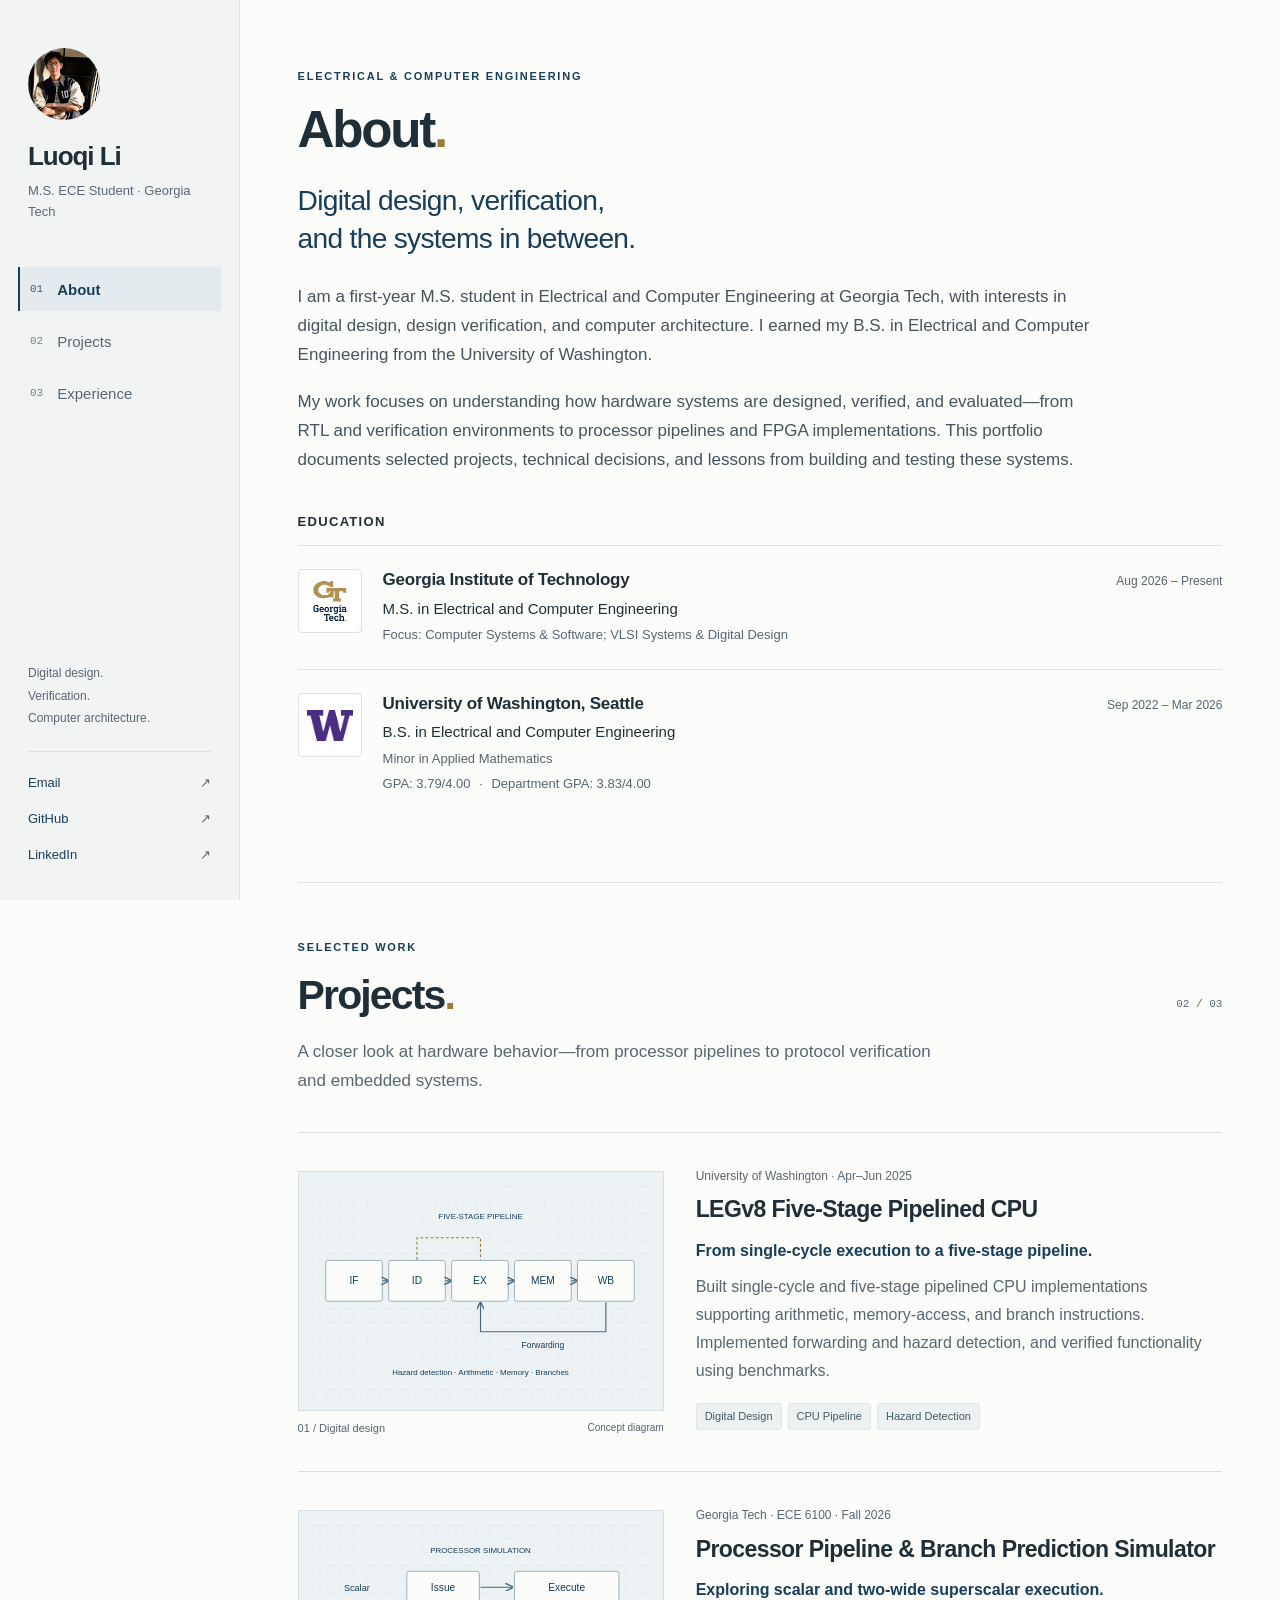
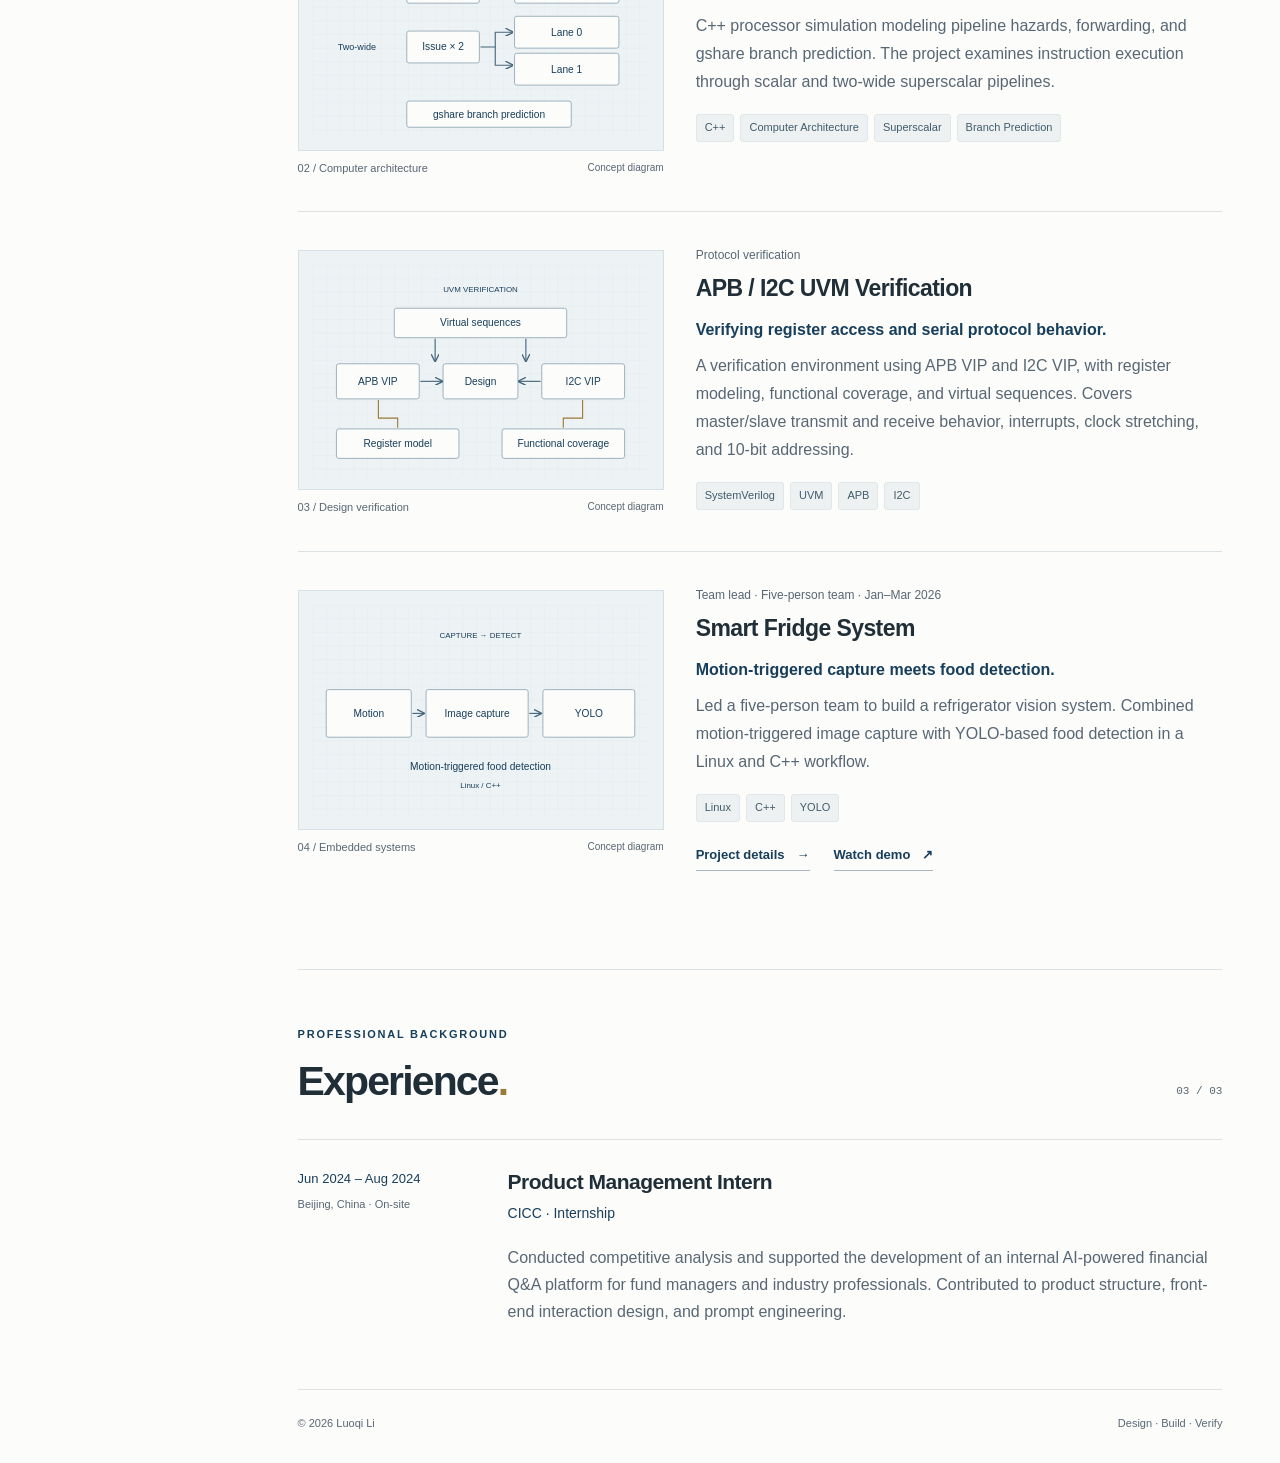
==== commit 83d157f6: "Use provided Georgia Tech logo in Education" ====
--- a/index.html
+++ b/index.html
@@ -44,8 +44,7 @@
     <div class="education" aria-labelledby="education-title">
       <h2 id="education-title" class="small-heading">Education</h2>
       <article class="education-entry">
-        <!-- Future logo: replace the GT span with an img src="images/logos/georgia-tech.png" after adding the file. The text fallback needs no network request or JavaScript. -->
-        <div class="school-logo school-logo-gt" role="img" aria-label="Georgia Tech"><span aria-hidden="true">GT</span></div>
+        <div class="school-logo school-logo-gt"><img src="images/logos/georgia-tech.png" width="64" height="64" alt="Georgia Tech logo" loading="lazy"></div>
         <div class="education-content"><div class="entry-heading"><h3>Georgia Institute of Technology</h3><span class="meta">Aug 2026 – Present</span></div>
           <p class="degree">M.S. in Electrical and Computer Engineering</p>
           <p class="education-note">Focus: Computer Systems &amp; Software; VLSI Systems &amp; Digital Design</p>
